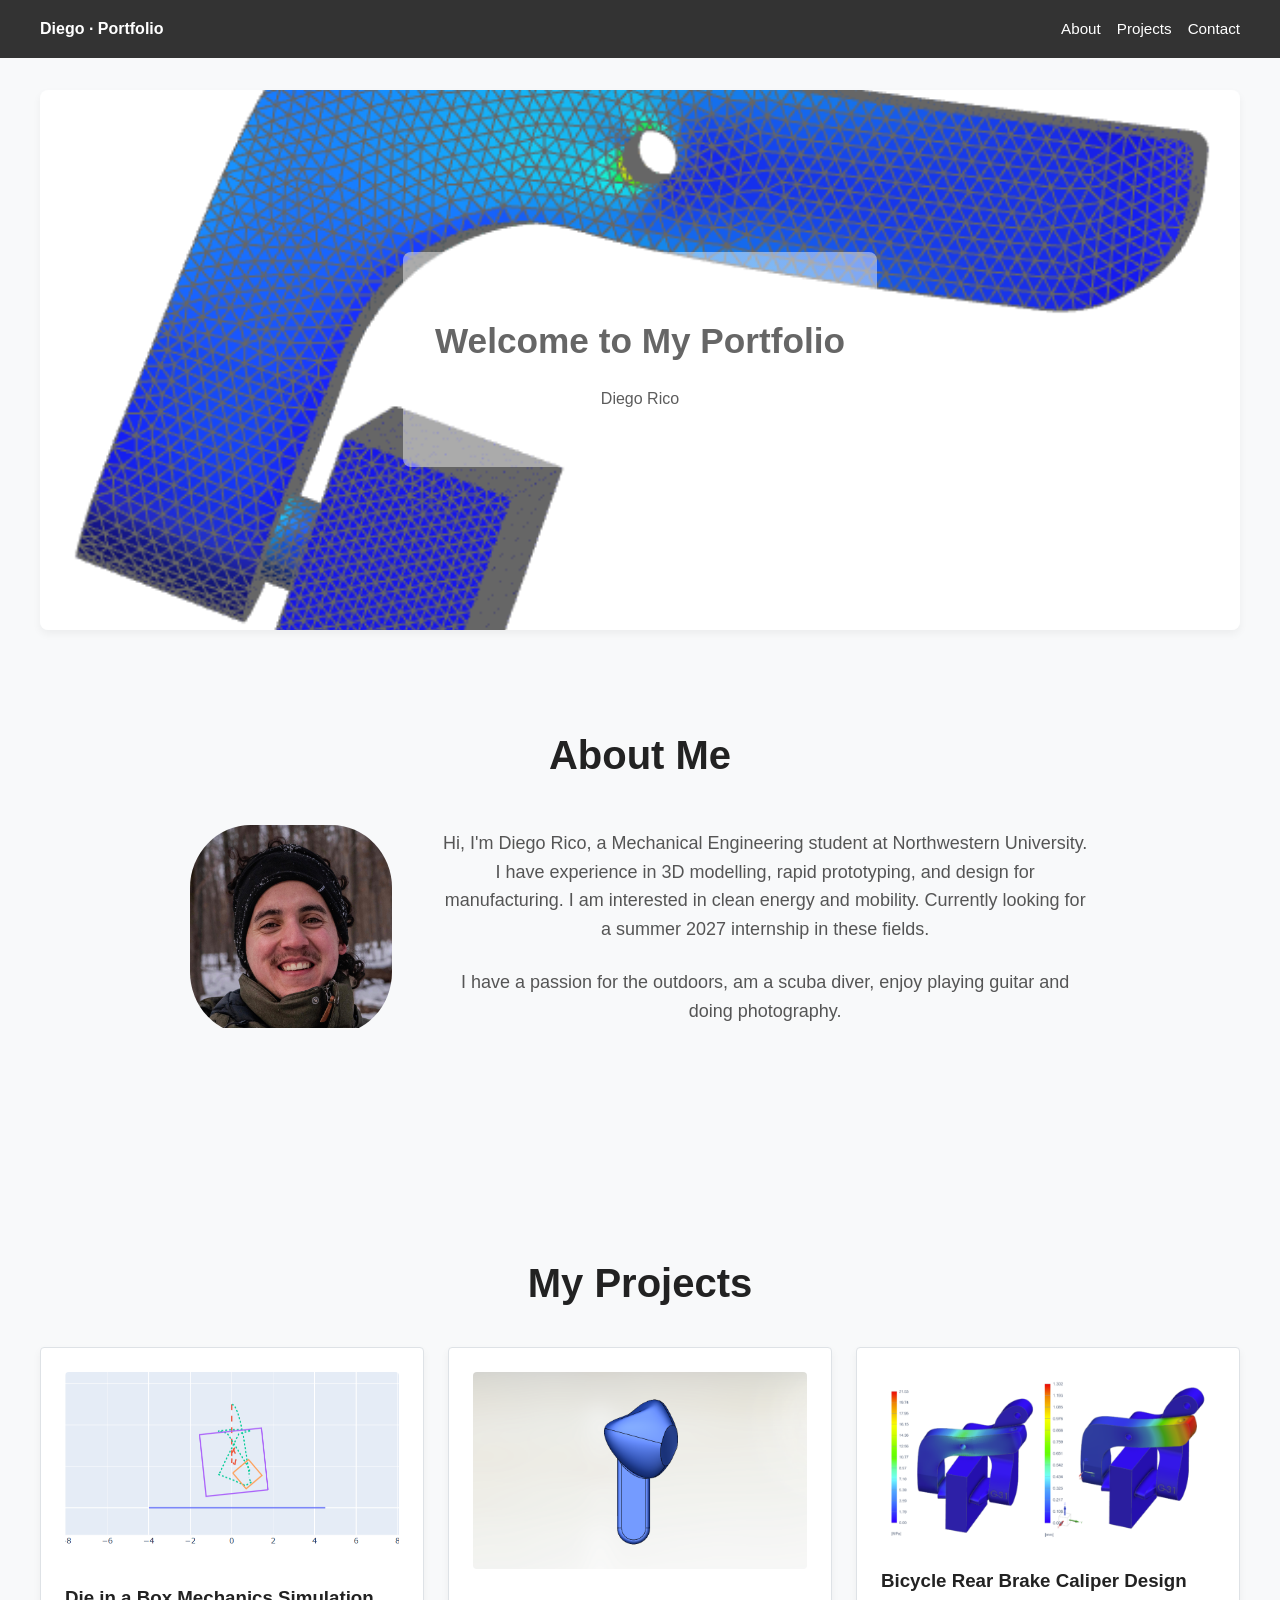
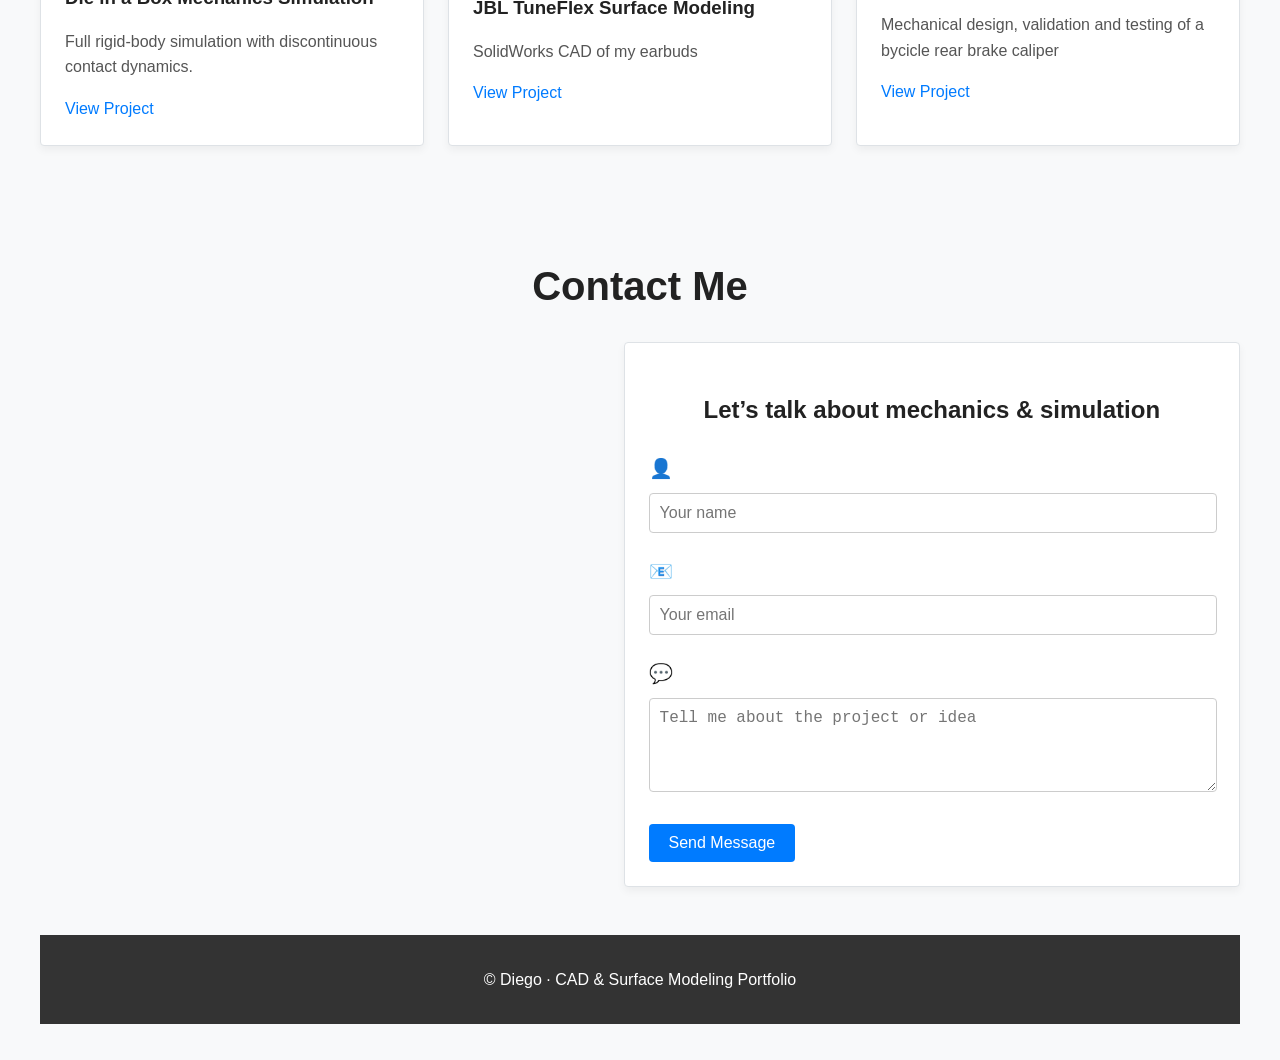
==== index.html @ f0416deb "Add files via upload" ====
<!DOCTYPE html>
<html lang="en" data-theme="light">
<head>
  <meta charset="UTF-8">
  <meta name="viewport" content="width=device-width, initial-scale=1.0">
  <meta name="description" content="Diego Rico – Mechanical Engineering Portfolio">
  <title>Diego Rico · Portfolio</title>

  <!-- Core styles -->
  <link rel="stylesheet" href="styles.css">
</head>

<body>
  <!-- HEADER -->
  <header class="site-header">
    <nav class="site-nav">
      <div class="site-nav__brand">Diego · Portfolio</div>

      <!-- <button class="theme-toggle" type="button" aria-label="Toggle dark mode">
        🌗
      </button> -->

      <ul class="site-nav__links">
        <li><a href="#about">About</a></li>
        <li><a href="#projects">Projects</a></li>
        <li><a href="#contact">Contact</a></li>
      </ul>
    </nav>
  </header>

  <main>

    <!-- HERO (IMAGE BACKGROUND) -->
    <section class="hero hero-video">
      <img src="images/brake_caliper_backdrop.png" alt="Portfolio backdrop" class="hero-video__media">

      <div class="hero-video__overlay">
        <h1 class="hero-title">Welcome to My Portfolio</h1>
        <p class="hero-subtitle">Diego Rico</p>

        <!-- <a href="#projects" class="btn-primary" style="text-decoration:none;">
          View My Projects
        </a> -->
      </div>
    </section>

    <!-- ABOUT -->
    <section id="about">
      <h2 class="section-title">About Me</h2>

      <div class="about-content">
        <div class="profile-pic">
          <img src="images/avatar.jpg" alt="Profile Picture">
        </div>

        <div class="bio">
          <p>
            Hi, I'm Diego Rico, a Mechanical Engineering student at Northwestern University.
            I have experience in 3D modelling, rapid prototyping, and design for manufacturing.
            I am interested in clean energy and mobility. Currently looking for a summer 2027 internship in these fields.
          </p>
          <p>
            I have a passion for the outdoors, am a scuba diver, enjoy playing guitar and doing photography.
          </p>
        </div>
      </div>
    </section>

    <!-- PROJECTS -->
    <section id="projects">
      <h2 class="section-title">My Projects</h2>

      <div class="projects-grid">

        <article class="card">
          <img src="images/dice_in_box_cover.png" alt="Dice in Box Simulation">
          <h3>Die in a Box Mechanics Simulation</h3>
          <p>Full rigid-body simulation with discontinuous contact dynamics.</p>
          <a href="project1.html">View Project</a>
        </article>

        <article class="card">
          <img src="images/project2/project2_cover.png" alt="Earbuds CAD">
          <h3>JBL TuneFlex Surface Modeling</h3>
          <p>SolidWorks CAD of my earbuds</p>
          <a href="project2.html">View Project</a>
        </article>

        <article class="card">
          <img src="images/brake_caliper/final_FEA.png" alt="Brake Caliper Mechanical Design">
          <h3>Bicycle Rear Brake Caliper Design</h3>
          <p>Mechanical design, validation and testing of a bycicle rear brake caliper</p>
          <a href="brake_caliper.html">View Project</a>
        </article>

      </div>
    </section>

    <!-- CONTACT -->
     <!-- CONTACT -->
    <section id="contact">
      <h2 class="section-title">Contact Me</h2>
      <div class="contact-form">
        <!-- SVG illustration -->
        <svg xmlns="http://www.w3.org/2000/svg" viewBox="0 0 790 563" fill="none">
          <!-- (SVG content truncated for brevity; keep your full original here) -->
        </svg>

        <!-- Contact form -->
        <form>
          <h3 class="title">Let’s talk about mechanics &amp; simulation</h3>

          <div class="form-group">
            <span class="icon">👤</span>
            <input class="form-control" type="text" name="name" placeholder="Your name">
          </div>

          <div class="form-group">
            <span class="icon">📧</span>
            <input class="form-control" type="email" name="email" placeholder="Your email">
          </div>

          <div class="form-group">
            <span class="icon">💬</span>
            <textarea class="form-control" name="message" rows="4"
                      placeholder="Tell me about the project or idea"></textarea>
          </div>

          <button class="btn-primary" type="submit">Send Message</button>
        </form>
      </div>
    </section>
    
  <!-- FOOTER -->
  <footer>
    <p>&copy; <span id="year"></span> Diego · CAD & Surface Modeling Portfolio</p>
  </footer>

  <!-- Theme toggle + year -->
  <script>
    const root = document.documentElement;
    const toggle = document.querySelector('.theme-toggle');
    toggle.addEventListener('click', () => {
      const current = root.getAttribute('data-theme') || 'light';
      root.setAttribute('data-theme', current === 'light' ? 'dark' : 'light');
    });
    document.getElementById('year').textContent = new Date().getFullYear();
  </script>

</body>
</html>
---- styles.css ----
/* =========================================================
   Design tokens: colors, spacing, typography
   ========================================================= */
:root {
  /* Color system */
  --color-bg: #f8f9fa;
  --color-bg-dark: #121212;
  --color-surface: #ffffff;
  --color-surface-dark: #1e1e1e;
  --color-border: #dee2e6;
  --color-border-dark: #333;
  --color-text: #222;
  --color-text-muted: #555;
  --color-text-on-dark: #f5f5f5;
  --color-primary: #007bff;
  --color-primary-dark: #0056b3;
  --color-header-bg: #333;
  --color-footer-bg: #333;

  /* Spacing scale */
  --space-xs: 0.5rem;
  --space-sm: 1rem;
  --space-md: 1.5rem;
  --space-lg: 2rem;
  --space-xl: 3rem;

  /* Radius & shadow */
  --radius-sm: 0.25rem;
  --radius-md: 0.5rem;
  --shadow-soft: 0 0.25rem 0.5rem rgba(0, 0, 0, 0.05);
  --shadow-strong: 0 4px 6px rgba(0, 0, 0, 0.1);

  /* Typography */
  --font-body: Arial, sans-serif;
  --font-mono: 'Fira Code', 'Courier New', Courier, monospace;
  --font-size-base: 1rem;
  --font-size-lg: 1.25rem;
  --font-size-xl: 2rem;
  --font-size-xxl: 2.5rem;
}

/* Dark theme overrides */
html[data-theme="dark"] {
  --color-bg: var(--color-bg-dark);
  --color-surface: var(--color-surface-dark);
  --color-border: var(--color-border-dark);
  --color-text: var(--color-text-on-dark);
  --color-text-muted: #bbbbbb;
  --color-header-bg: #000;
  --color-footer-bg: #000;
}

/* =========================================================
   Global base styles
   ========================================================= */
html {
  scroll-behavior: smooth;
}

body {
  font-family: var(--font-body);
  line-height: 1.6;
  margin: 0;
  padding: 0;
  background-color: var(--color-bg);
  color: var(--color-text);
}

/* =========================================================
   Header & navigation
   ========================================================= */
.site-header {
  background-color: var(--color-header-bg);
  color: #fff;
}

.site-nav {
  max-width: 1200px;
  margin: 0 auto;
  padding: var(--space-sm);
  display: flex;
  align-items: center;
  justify-content: space-between;
  gap: var(--space-sm);
}

.site-nav__brand {
  font-weight: bold;
}

.site-nav__links {
  list-style: none;
  display: flex;
  gap: var(--space-sm);
  margin: 0;
  padding: 0;
}

.site-nav__links a {
  color: #fff;
  text-decoration: none;
  font-size: 0.95rem;
}

.site-nav__links a:hover {
  text-decoration: underline;
}

.theme-toggle {
  background: transparent;
  border: 1px solid #fff;
  border-radius: var(--radius-sm);
  color: #fff;
  padding: 0.25rem 0.5rem;
  cursor: pointer;
}

/* =========================================================
   Layout
   ========================================================= */
main {
  padding: var(--space-lg) var(--space-sm);
  max-width: 1200px;
  margin: 0 auto;
}

section {
  margin-bottom: var(--space-xl);
}

.section-title {
  font-size: var(--font-size-xxl);
  text-align: center;
  margin-bottom: var(--space-md);
}

/* =========================================================
   Hero video
   ========================================================= */
.hero {
  margin: 0;
}

.hero-video {
  position: relative;
  width: 100%;
  height: 60vh;
  overflow: hidden;
  display: flex;
  align-items: center;
  justify-content: center;
  border-radius: var(--radius-md);
  box-shadow: var(--shadow-soft);
}

.hero-video__media {
  position: absolute;
  top: 50%;
  left: 50%;
  width: 100%;
  height: 100%;
  object-fit: cover;
  transform: translate(-50%, -50%);
  z-index: 0;
}

.hero-video__overlay {
  position: relative;
  z-index: 1;
  text-align: center;
  color: #666666;
  padding: var(--space-lg);
  background: linear-gradient(
    to bottom,
    rgba(255, 255, 255, 0.45),
    rgba(255, 255, 255, 0.45)
  );
  border-radius: var(--radius-md);
  max-width: 700px;
}

.hero-title {
  font-size: 2.2rem;
  margin-bottom: var(--space-sm);
}

.hero-subtitle {
  font-size: 1rem;
  margin-bottom: var(--space-md);
  color: #5c5c5c;
}

/* Tech badges */
.tech-badges {
  display: flex;
  flex-wrap: wrap;
  justify-content: center;
  gap: 0.5rem;
}

.badge {
  display: inline-block;
  padding: 0.25rem 0.75rem;
  border-radius: var(--radius-sm);
  font-size: 0.8rem;
  color: #fff;
}

.badge-python {
  background: #009d9c;
}

.badge-mech {
  background: #967b03;
}

.badge-se3 {
  background: #604522;
}

.badge-SolidWorks {
  background: #9b3a01;
}
.badge-fea {
  background: #02246d;
}
.badge-nx {
  background: #751b2d;
}
.badge-cad {
  background: #099288;
}

/* =========================================================
   About section
   ========================================================= */
#about {
  padding: 60px 0;
  background-color: var(--color-bg);
}

.about-content {
  display: flex;
  flex-direction: row;          /* horizontal layout */
  align-items: center;          /* vertically center photo + text */
  justify-content: center;      /* center the whole section */
  gap: var(--space-xl);         /* spacing between photo and text */
  max-width: 900px;             /* keeps layout nicely centered */
  margin: 0 auto;               /* centers the container */
}


.profile-pic {
  width: 75%;       /* or 25% */
  max-width: 300px;
  border-radius: 30%;
  overflow: hidden;
}


.profile-pic img {
  width: 100%;
  height: auto;
}

.bio p {
  font-size: 1.125rem;
  line-height: 1.6;
  text-align: center;
  margin-bottom: var(--space-md);
  color: var(--color-text-muted);
}

/* =========================================================
   Case study / projects
   ========================================================= */
.case-study {
  max-width: 900px;
  margin: 0 auto var(--space-xl);
  padding: 0 var(--space-sm);
  background-color: var(--color-surface);
  border-radius: var(--radius-md);
  box-shadow: var(--shadow-soft);
  border: 1px solid var(--color-border);
}

.case-section {
  margin-bottom: var(--space-lg);
}

.case-section h3,
.case-section h4 {
  margin-bottom: var(--space-sm);
}

.inline-math-strong {
  text-align: center;
  font-style: italic;
  font-weight: bold;
}

.inline-math-center {
  text-align: center;
}

/* Figure placeholders */
.figure-placeholder {
  border: 2px dashed #fcfdfd;
  padding: var(--space-md);
  text-align: center;
  background: transparent;
  margin: var(--space-md) 0;
  border-radius: var(--radius-sm);
}

.figure-placeholder img {
  max-width: 80%;
  height: auto;
}

.figure-placeholder.flex-row {
  display: flex;
  flex-direction: row;
  justify-content: center;
  align-items: stretch;
  gap: var(--space-md);
  padding: var(--space-md);
  background: transparent;
  border: 2px dashed #fcfdfd;
  border-radius: var(--radius-sm);
  flex-wrap: nowrap;              /* default: stay in one row */
}

.figure-placeholder.flex-row img {
  flex: 1 1 auto;
  max-width: 350px;
  height: auto;
  border-radius: var(--radius-sm);
  object-fit: contain;
}

/* 📱 On phone-sized screens, allow wrapping */
@media (max-width: 1000px) {
  .figure-placeholder.flex-row {
    flex-wrap: wrap;              /* now images can stack */
  }

  .figure-placeholder.flex-row img {
    flex: 1 1 500px;              /* minimum width before wrapping */
  }
}

/* Lists */
.bullet-list {
  list-style-type: square;
  padding-left: var(--space-md);
}

.numbered-list {
  list-style-type: decimal;
  padding-left: var(--space-md);
}

/* Math block */
.math-block {
  background: #fdfdfd;
  border: 1px solid #e2e8f0;
  border-radius: var(--radius-sm);
  padding: 25px 15px;
  margin: var(--space-md) 0;
  box-shadow: inset 0 1px 3px rgba(0, 0, 0, 0.02);
  overflow-x: auto;
  font-family: 'Times New Roman', Times, serif;
  font-size: 1.25rem;
  text-align: center;
}

.math-block__title {
  margin: 0 0 15px 0;
  font-weight: bold;
  font-family: var(--font-body);
  font-size: 1rem;
  color: #111;
}

/* Code blocks */
/* Custom Scrollbars and Clean Containers for Project Code Snippets */
pre[class*="language-"] {
  border-radius: 6px;
  margin: 20px 0;
  padding: 1.5em;
  overflow-x: auto;
  font-size: 4px;
  box-shadow: var(--shadow-strong);
  background-color: #1e1e1e;
  color: #f5f5f5;
}

pre code {
  white-space: pre-wrap;     /* Wrap long lines */
  word-break: break-word;    /* Break long tokens */
}

code[class*="language-"] {
  font-family: var(--font-mono) !important;
  font-size: 16px;
}

/* =========================================================
   Projects grid
   ========================================================= */
#projects {
  padding: 60px 0;
}

#projects .container {
  padding: 0;
}

.projects-grid {
  display: grid;
  grid-template-columns: repeat(auto-fit, minmax(260px, 1fr));
  gap: var(--space-md);
  margin-top: var(--space-lg);
}

.card {
  background-color: var(--color-surface);
  border: 1px solid var(--color-border);
  border-radius: var(--radius-sm);
  box-shadow: var(--shadow-soft);
  padding: var(--space-md);
}

.card img {
  width: 100%;
  height: auto;
  border-radius: var(--radius-sm);
}

.card h3 {
  margin-top: var(--space-sm);
  margin-bottom: 0.5rem;
}

.card p {
  margin-bottom: var(--space-sm);
  color: var(--color-text-muted);
}

.card a {
  color: var(--color-primary);
  text-decoration: none;
}

.card a:hover {
  text-decoration: underline;
}

/* =========================================================
   Contact form
   ========================================================= */
svg {
  height: 23rem;
  margin-right: 4rem;
}

#envelope {
  animation: float 2s ease-in-out infinite;
}

#star1,
#star2,
#star3,
#star4,
#star5,
#star6 {
  animation: blink 1s ease-in-out infinite;
}

#star2 { animation-delay: 100ms; }
#star3 { animation-delay: 500ms; }
#star4 { animation-delay: 700ms; }
#star5 { animation-delay: 300ms; }
#star6 { animation-delay: 200ms; }

@keyframes float {
  0%   { transform: translateY(0px); }
  50%  { transform: translateY(-20px); }
  100% { transform: translateY(0px); }
}

@keyframes blink {
  0%   { opacity: 0; }
  50%  { opacity: 0.5; }
  100% { opacity: 1; }
}

.contact-form {
  display: flex;
  align-items: center;
  justify-content: center;
  gap: var(--space-lg);
}

form {
  width: 50%;
  margin: 0 auto;
  background-color: var(--color-surface);
  padding: var(--space-md);
  border-radius: var(--radius-sm);
  box-shadow: var(--shadow-soft);
  border: 1px solid var(--color-border);
}

.title {
  font-size: 1.5rem;
  color: var(--color-text);
  text-align: center;
  margin-bottom: var(--space-md);
}

.form-group {
  margin-bottom: var(--space-md);
}

.icon {
  display: block;
  font-size: 1.2rem;
  margin-bottom: 0.5rem;
}

.form-control {
  width: calc(100% - 20px);
  padding: 10px;
  border: 1px solid #ccc;
  border-radius: var(--radius-sm);
  font-size: var(--font-size-base);
}

.btn-primary {
  background-color: var(--color-primary);
  color: #fff;
  padding: 10px 20px;
  border: none;
  border-radius: var(--radius-sm);
  cursor: pointer;
  font-size: var(--font-size-base);
}

.btn-primary:hover {
  background-color: var(--color-primary-dark);
}

/* =========================================================
   Footer
   ========================================================= */
footer {
  background-color: var(--color-footer-bg);
  color: white;
  text-align: center;
  padding: var(--space-sm);
  margin-top: var(--space-xl);
}

/* =========================================================
   Responsive adjustments
   ========================================================= */
@media (max-width: 700px) {
  .site-nav {
    flex-direction: column;
    align-items: flex-start;
  }
  .about-content {
    flex-direction: column;
    text-align: center; 
  }

  .hero-video {
    height: 50vh;
  }

  .hero-video__overlay {
    padding: var(--space-md);
  }

  .contact-form {
    flex-direction: column;
    gap: 40px;
  }

  svg {
    height: 13rem;
    margin-right: 0;
  }

  form {
    width: 90%;
  }
}
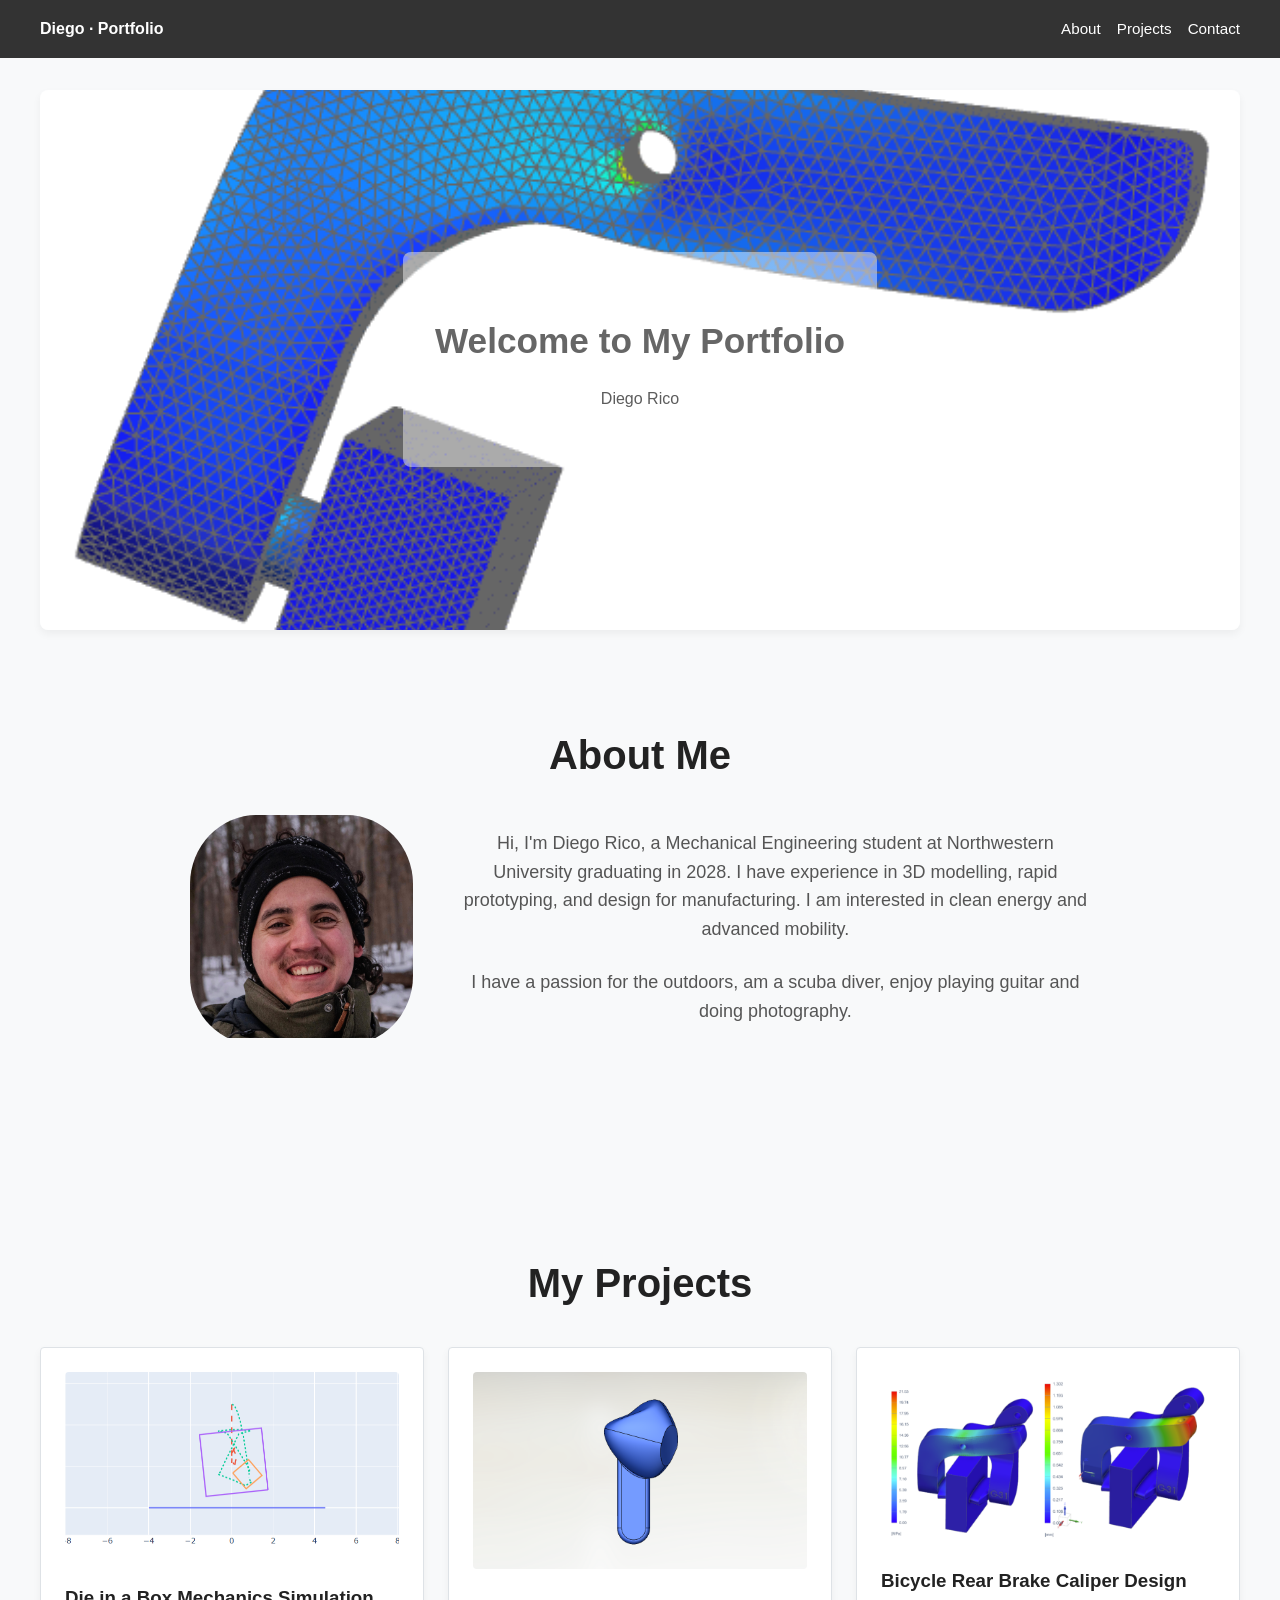
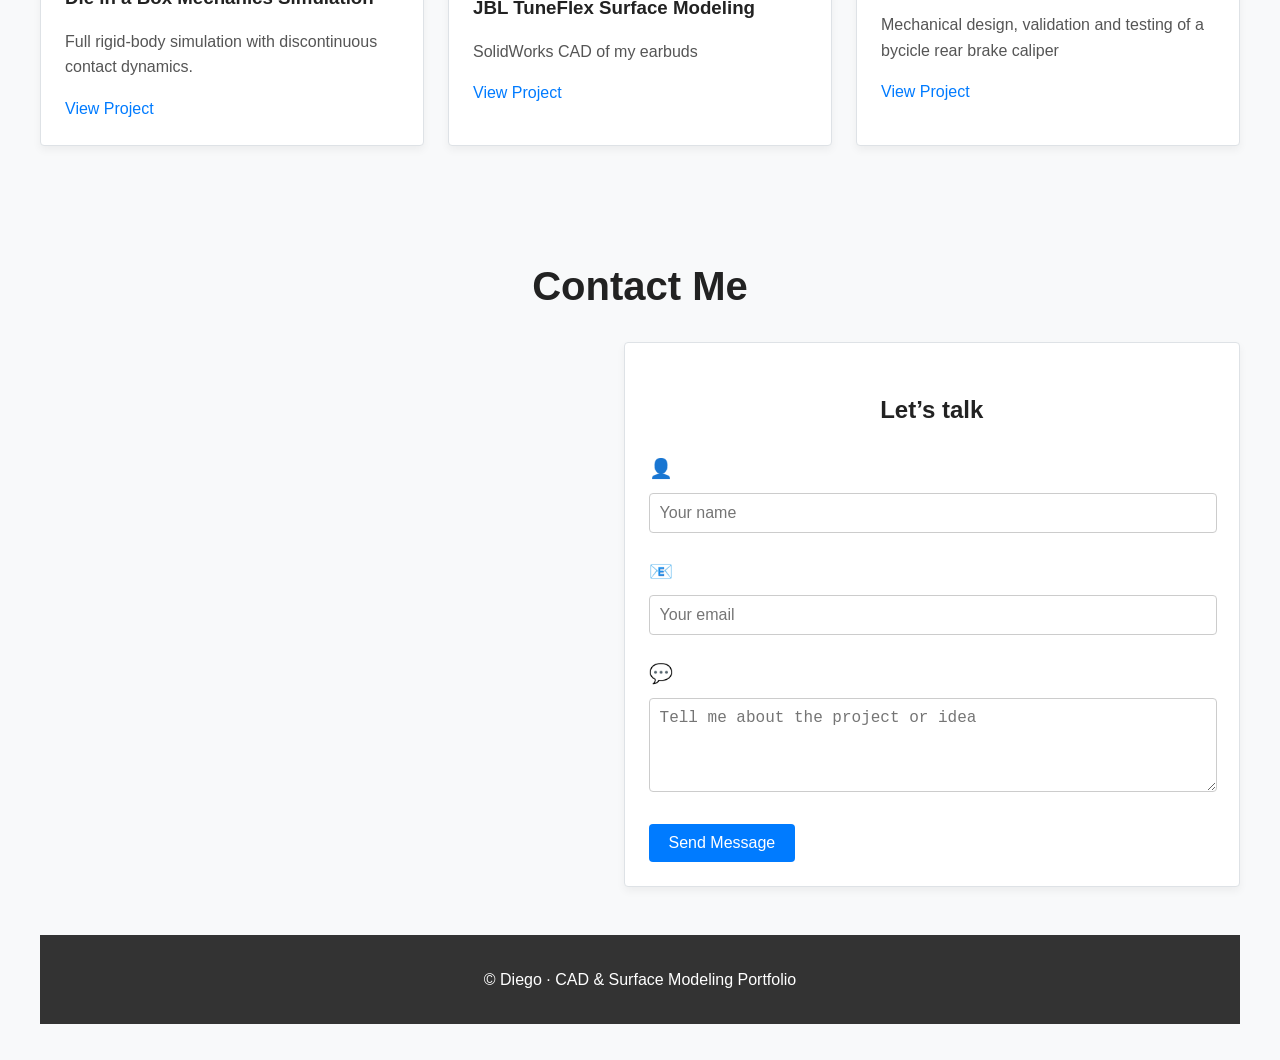
==== commit 12929de9: "Add files via upload" ====
--- a/index.html
+++ b/index.html
@@ -55,9 +55,9 @@
 
         <div class="bio">
           <p>
-            Hi, I'm Diego Rico, a Mechanical Engineering student at Northwestern University.
+            Hi, I'm Diego Rico, a Mechanical Engineering student at Northwestern University graduating in 2028.
             I have experience in 3D modelling, rapid prototyping, and design for manufacturing.
-            I am interested in clean energy and mobility. Currently looking for a summer 2027 internship in these fields.
+            I am interested in clean energy and advanced mobility.
           </p>
           <p>
             I have a passion for the outdoors, am a scuba diver, enjoy playing guitar and doing photography.
@@ -108,7 +108,7 @@
 
         <!-- Contact form -->
         <form>
-          <h3 class="title">Let’s talk about mechanics &amp; simulation</h3>
+          <h3 class="title">Let’s talk</h3>
 
           <div class="form-group">
             <span class="icon">👤</span>
--- a/styles.css
+++ b/styles.css
@@ -252,7 +252,7 @@
 
 .profile-pic {
   width: 75%;       /* or 25% */
-  max-width: 300px;
+  max-width: 350px;
   border-radius: 30%;
   overflow: hidden;
 }
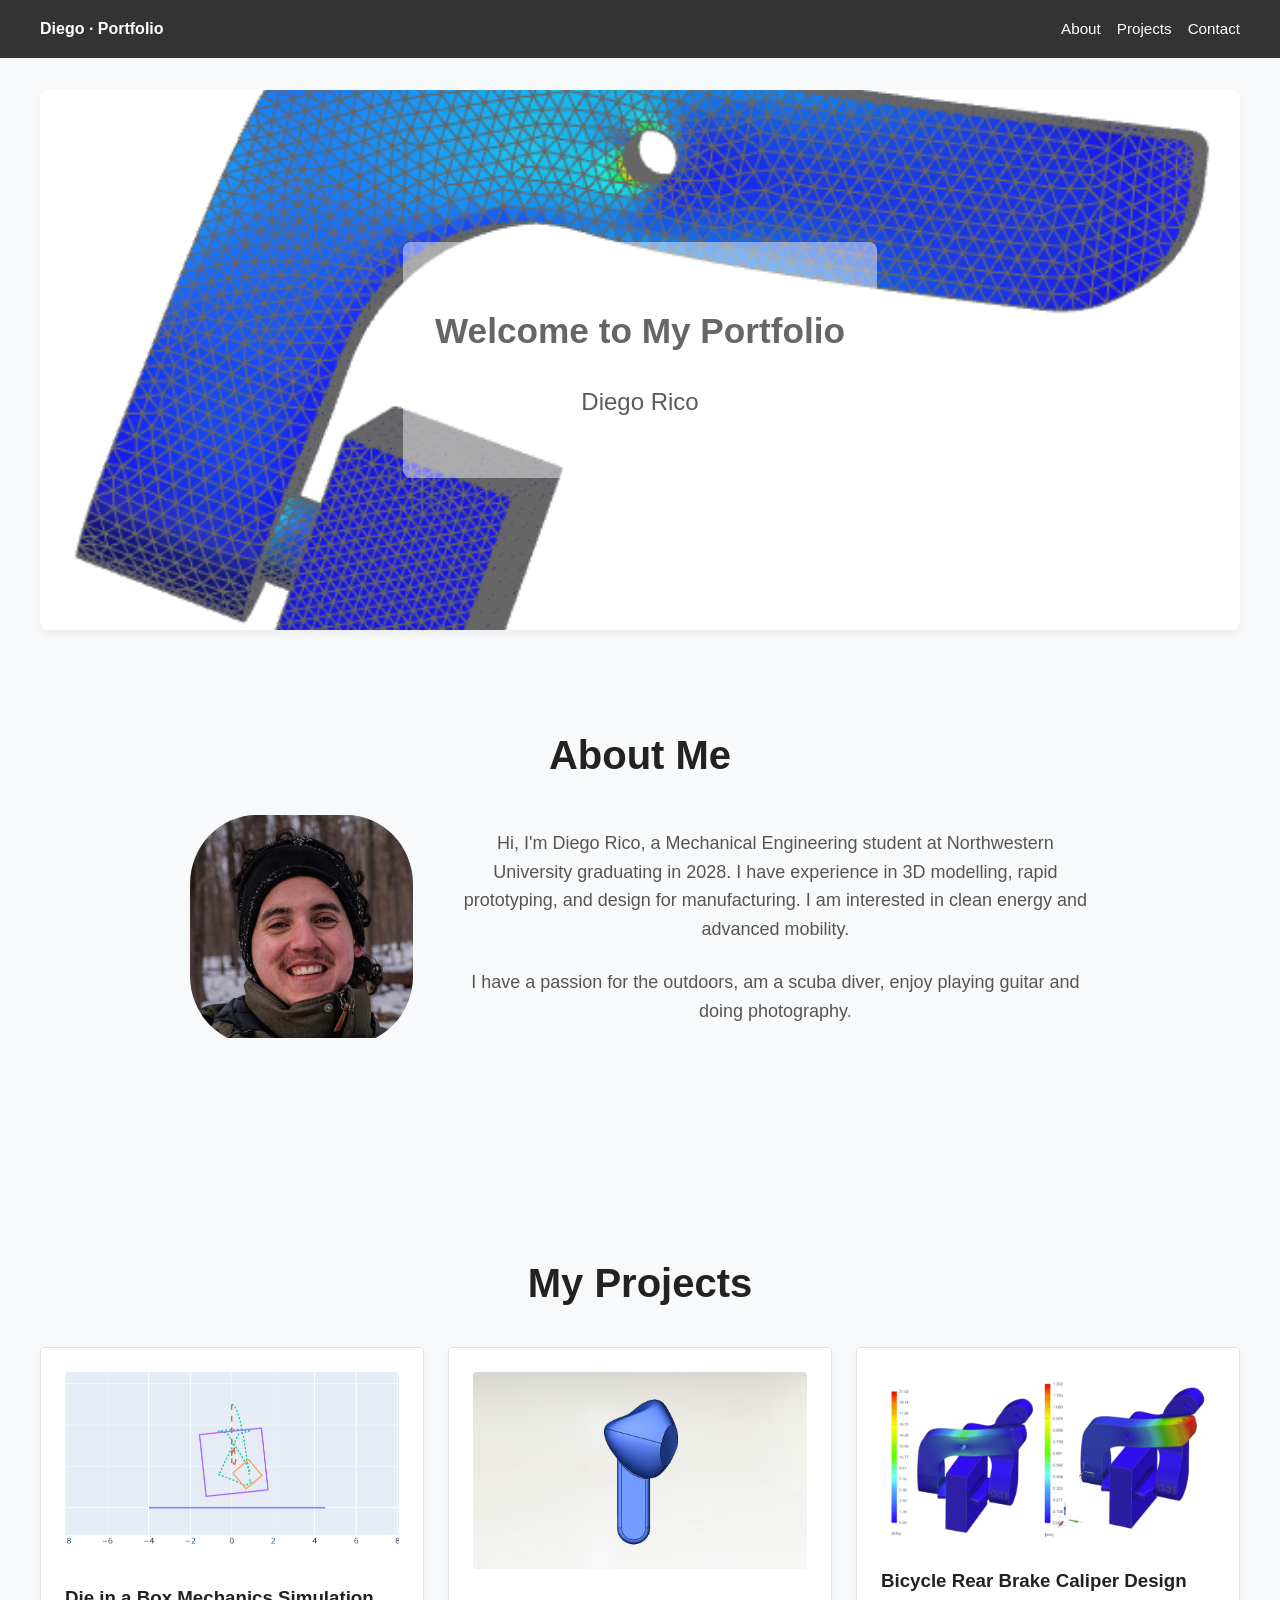
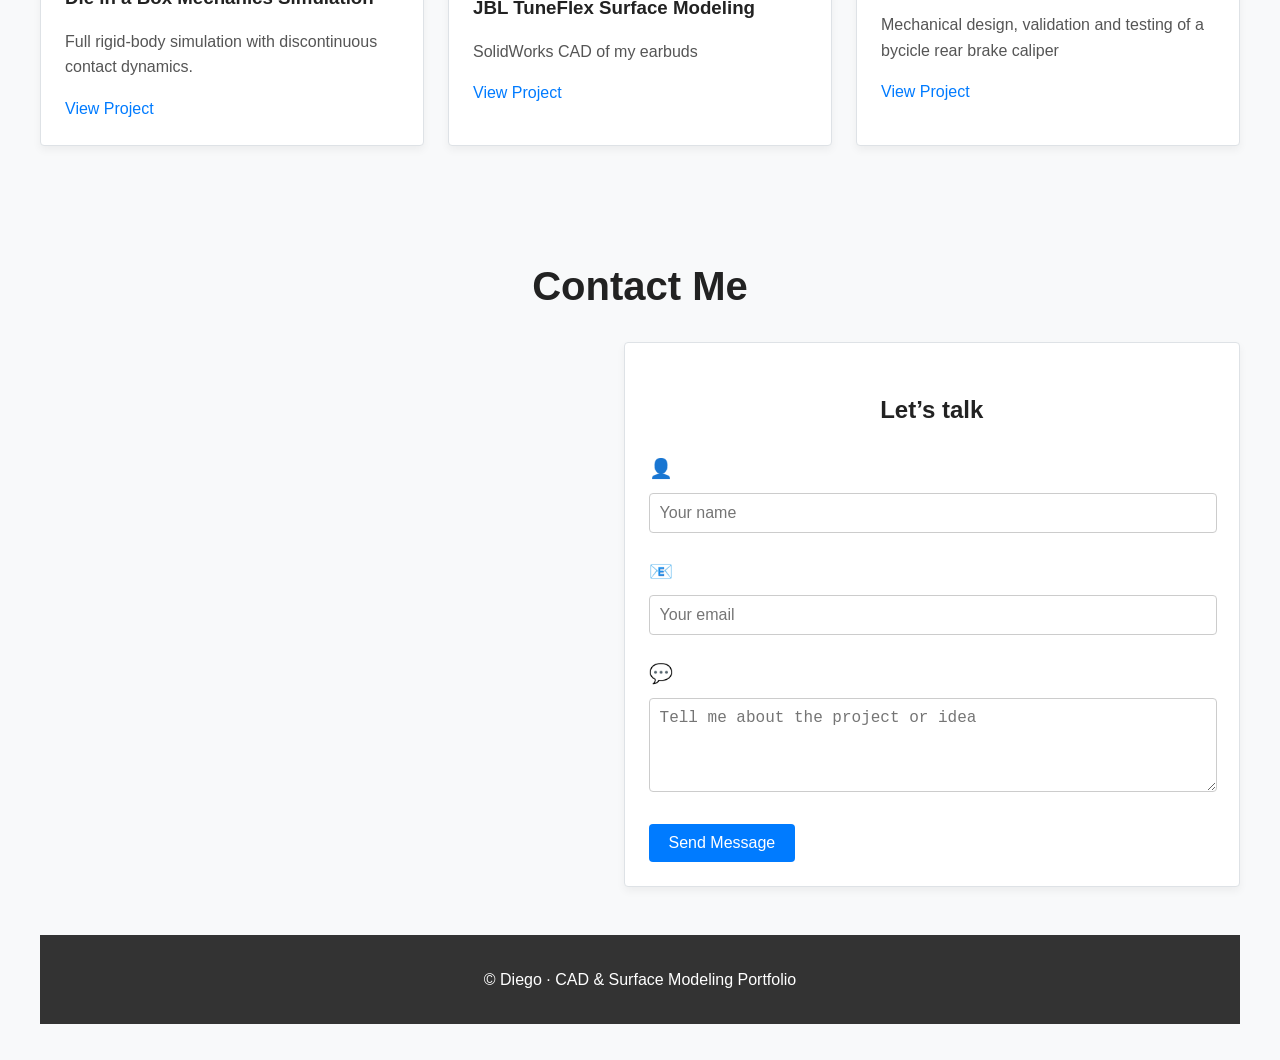
==== commit 507d2be6: "Add files via upload" ====
--- a/index.html
+++ b/index.html
@@ -36,7 +36,7 @@
 
       <div class="hero-video__overlay">
         <h1 class="hero-title">Welcome to My Portfolio</h1>
-        <p class="hero-subtitle">Diego Rico</p>
+        <p class="hero-subtitle2">Diego Rico</p>
 
         <!-- <a href="#projects" class="btn-primary" style="text-decoration:none;">
           View My Projects
--- a/styles.css
+++ b/styles.css
@@ -189,6 +189,11 @@
   margin-bottom: var(--space-md);
   color: #5c5c5c;
 }
+.hero-subtitle2 {
+  font-size: 1.5rem;
+  margin-bottom: var(--space-md);
+  color: #5c5c5c;
+}
 
 /* Tech badges */
 .tech-badges {
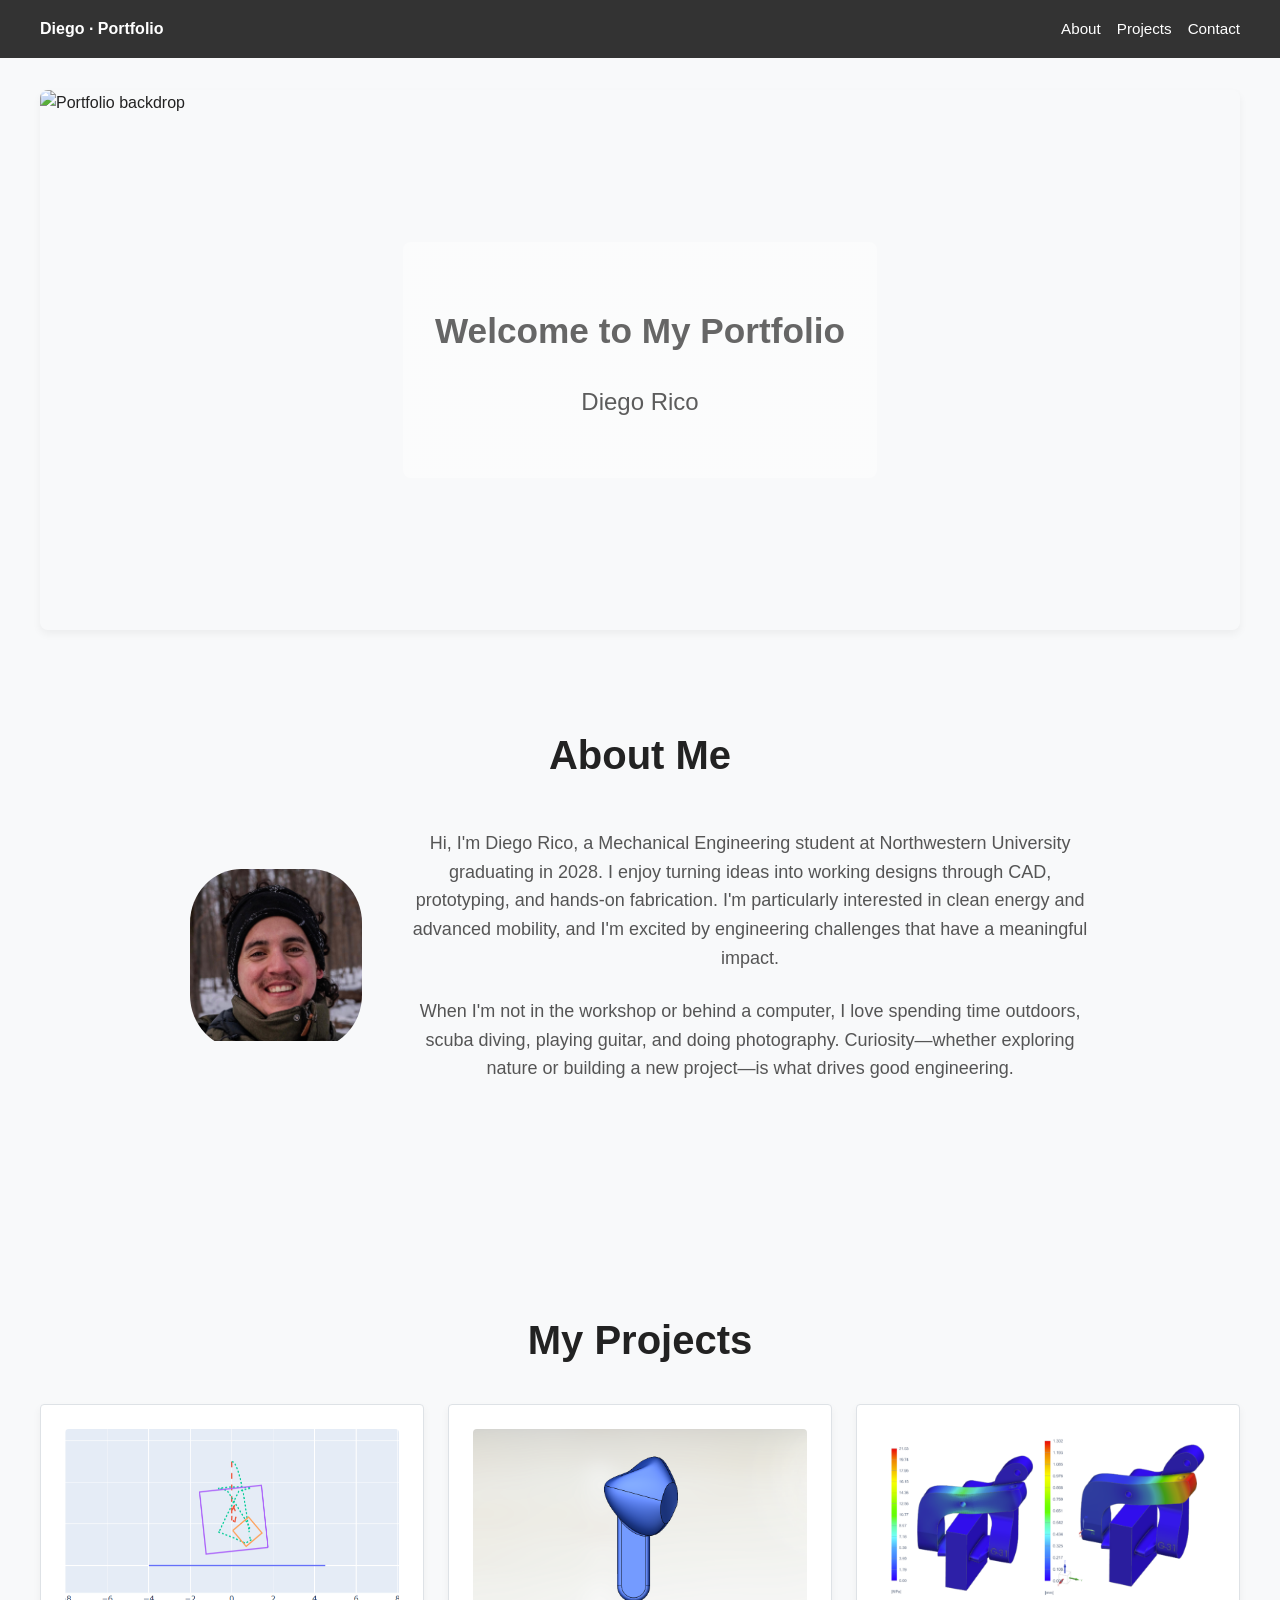
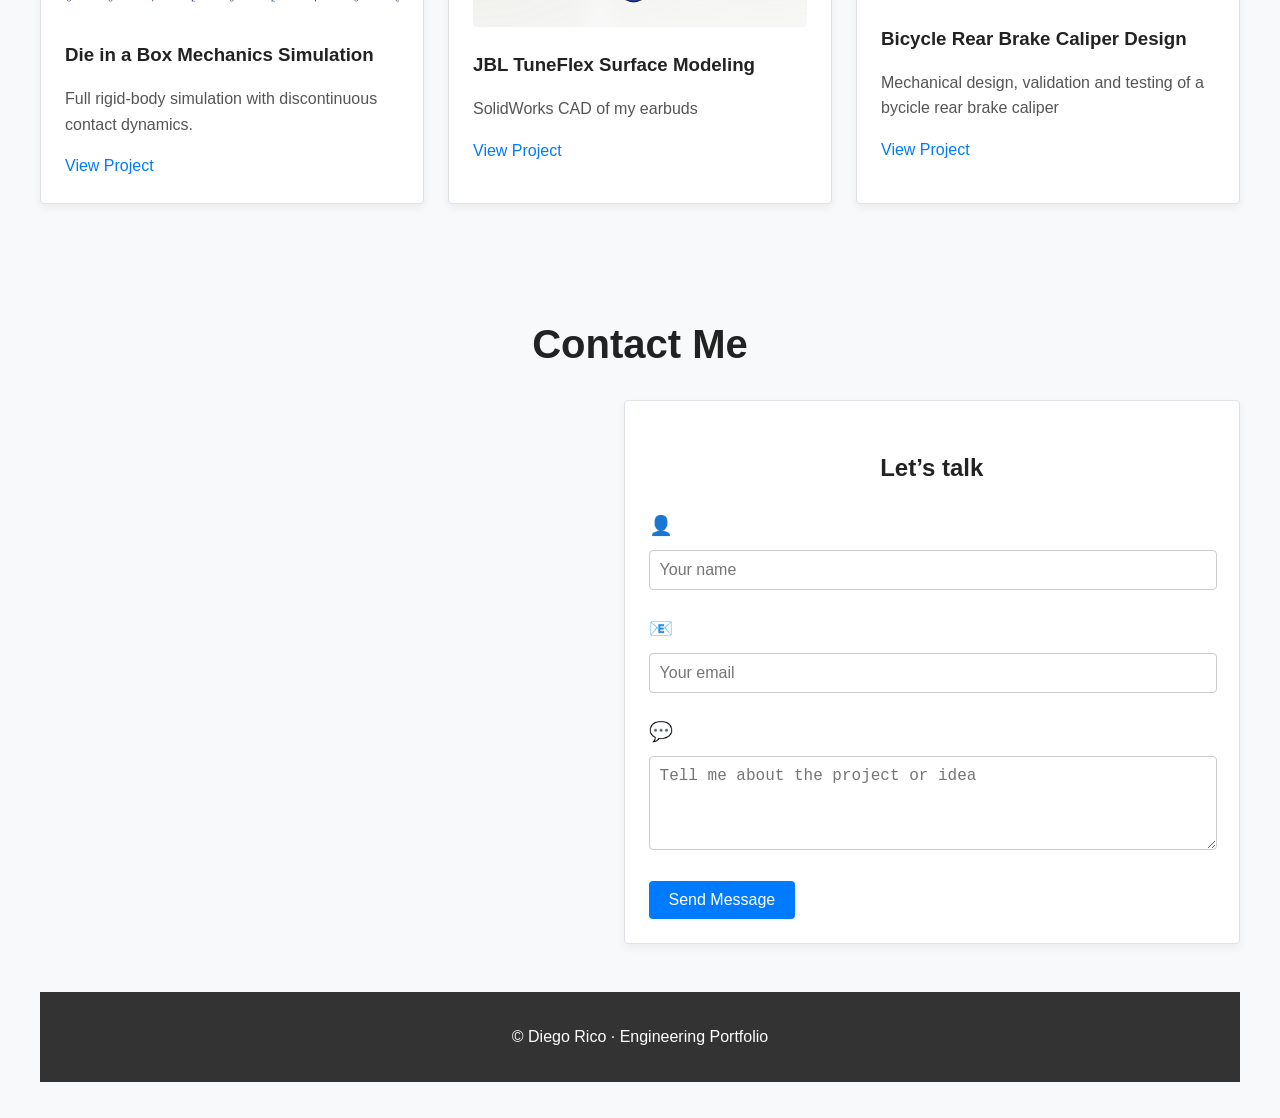
==== commit 09d25ab0: "Add files via upload" ====
--- a/index.html
+++ b/index.html
@@ -32,7 +32,7 @@
 
     <!-- HERO (IMAGE BACKGROUND) -->
     <section class="hero hero-video">
-      <img src="images/brake_caliper_backdrop.png" alt="Portfolio backdrop" class="hero-video__media">
+      <img src="images/brake_caliper/FEA3.png" alt="Portfolio backdrop" class="hero-video__media">
 
       <div class="hero-video__overlay">
         <h1 class="hero-title">Welcome to My Portfolio</h1>
@@ -55,12 +55,15 @@
 
         <div class="bio">
           <p>
-            Hi, I'm Diego Rico, a Mechanical Engineering student at Northwestern University graduating in 2028.
-            I have experience in 3D modelling, rapid prototyping, and design for manufacturing.
-            I am interested in clean energy and advanced mobility.
+            Hi, I'm Diego Rico, a Mechanical Engineering student at Northwestern University graduating in 2028. 
+            I enjoy turning ideas into working designs through CAD, prototyping, and hands-on fabrication. I'm 
+            particularly interested in clean energy and advanced mobility, and I'm excited by engineering 
+            challenges that have a meaningful impact.
           </p>
           <p>
-            I have a passion for the outdoors, am a scuba diver, enjoy playing guitar and doing photography.
+            When I'm not in the workshop or behind a computer, I love spending time outdoors, scuba diving, 
+            playing guitar, and doing photography. Curiosity—whether exploring nature or building 
+            a new project—is what drives good engineering.          
           </p>
         </div>
       </div>
@@ -133,7 +136,7 @@
     
   <!-- FOOTER -->
   <footer>
-    <p>&copy; <span id="year"></span> Diego · CAD & Surface Modeling Portfolio</p>
+    <p>&copy; <span id="year"></span> Diego Rico · Engineering Portfolio</p>
   </footer>
 
   <!-- Theme toggle + year -->
--- a/styles.css
+++ b/styles.css
@@ -338,14 +338,14 @@
 
 .figure-placeholder.flex-row img {
   flex: 1 1 auto;
-  max-width: 350px;
+  max-width: 45%;
   height: auto;
   border-radius: var(--radius-sm);
   object-fit: contain;
 }
 
 /* 📱 On phone-sized screens, allow wrapping */
-@media (max-width: 1000px) {
+@media (max-width: 80%) {
   .figure-placeholder.flex-row {
     flex-wrap: wrap;              /* now images can stack */
   }
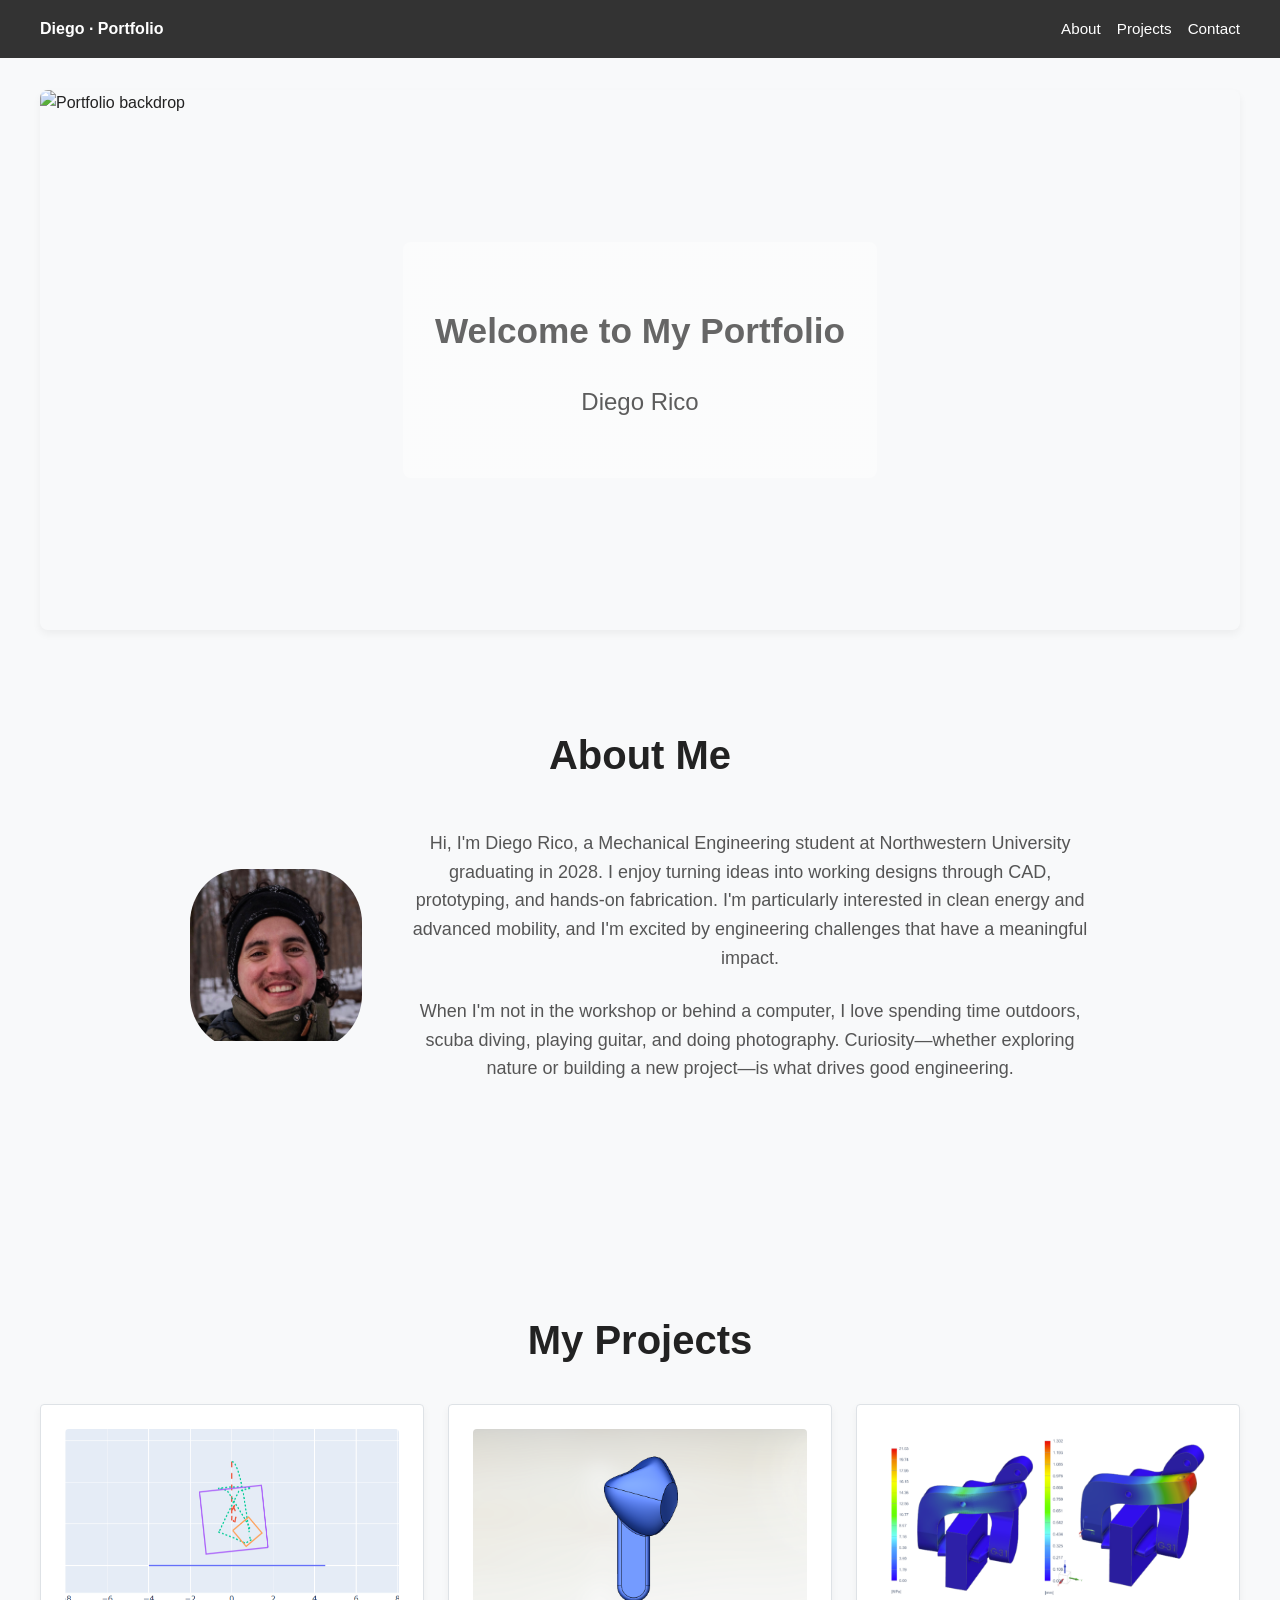
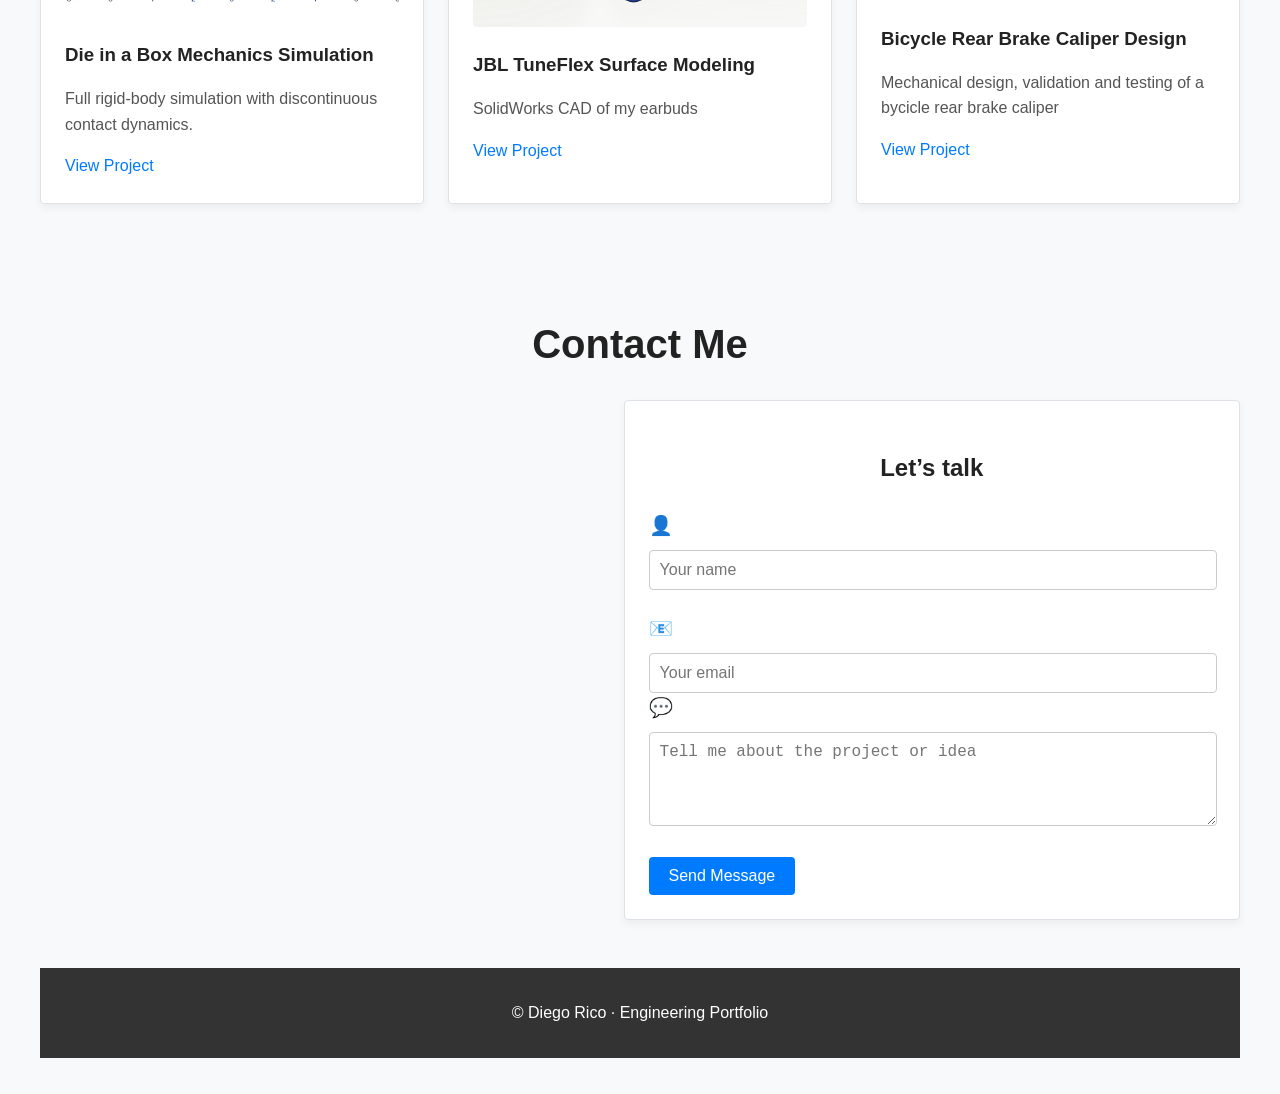
==== commit 345b860f: "Add files via upload" ====
--- a/index.html
+++ b/index.html
@@ -110,7 +110,31 @@
         </svg>
 
         <!-- Contact form -->
-        <form>
+         <form
+            action="https://formspree.io/f/xpqvqgnn"
+            method="POST"
+          >
+          <h3 class="title">Let’s talk</h3>
+            <label>
+            <div class="form-group">
+              <span class="icon">👤</span>
+              <input class="form-control" type="text" name="name" placeholder="Your name">
+            </div>
+            </label>
+            <label>
+            <span class="icon">📧</span>
+            <input class="form-control" type="email" name="email" placeholder="Your email">
+            </label>
+            <label>
+              <div class="form-group">
+                <span class="icon">💬</span>
+                <textarea class="form-control" name="message" rows="4"
+                          placeholder="Tell me about the project or idea"></textarea>
+              </div>            </label>
+            <!-- your other form fields go here -->
+            <button class="btn-primary" type="submit">Send Message</button>
+          </form>
+        <!-- <form>
           <h3 class="title">Let’s talk</h3>
 
           <div class="form-group">
@@ -130,7 +154,7 @@
           </div>
 
           <button class="btn-primary" type="submit">Send Message</button>
-        </form>
+        </form> -->
       </div>
     </section>
     
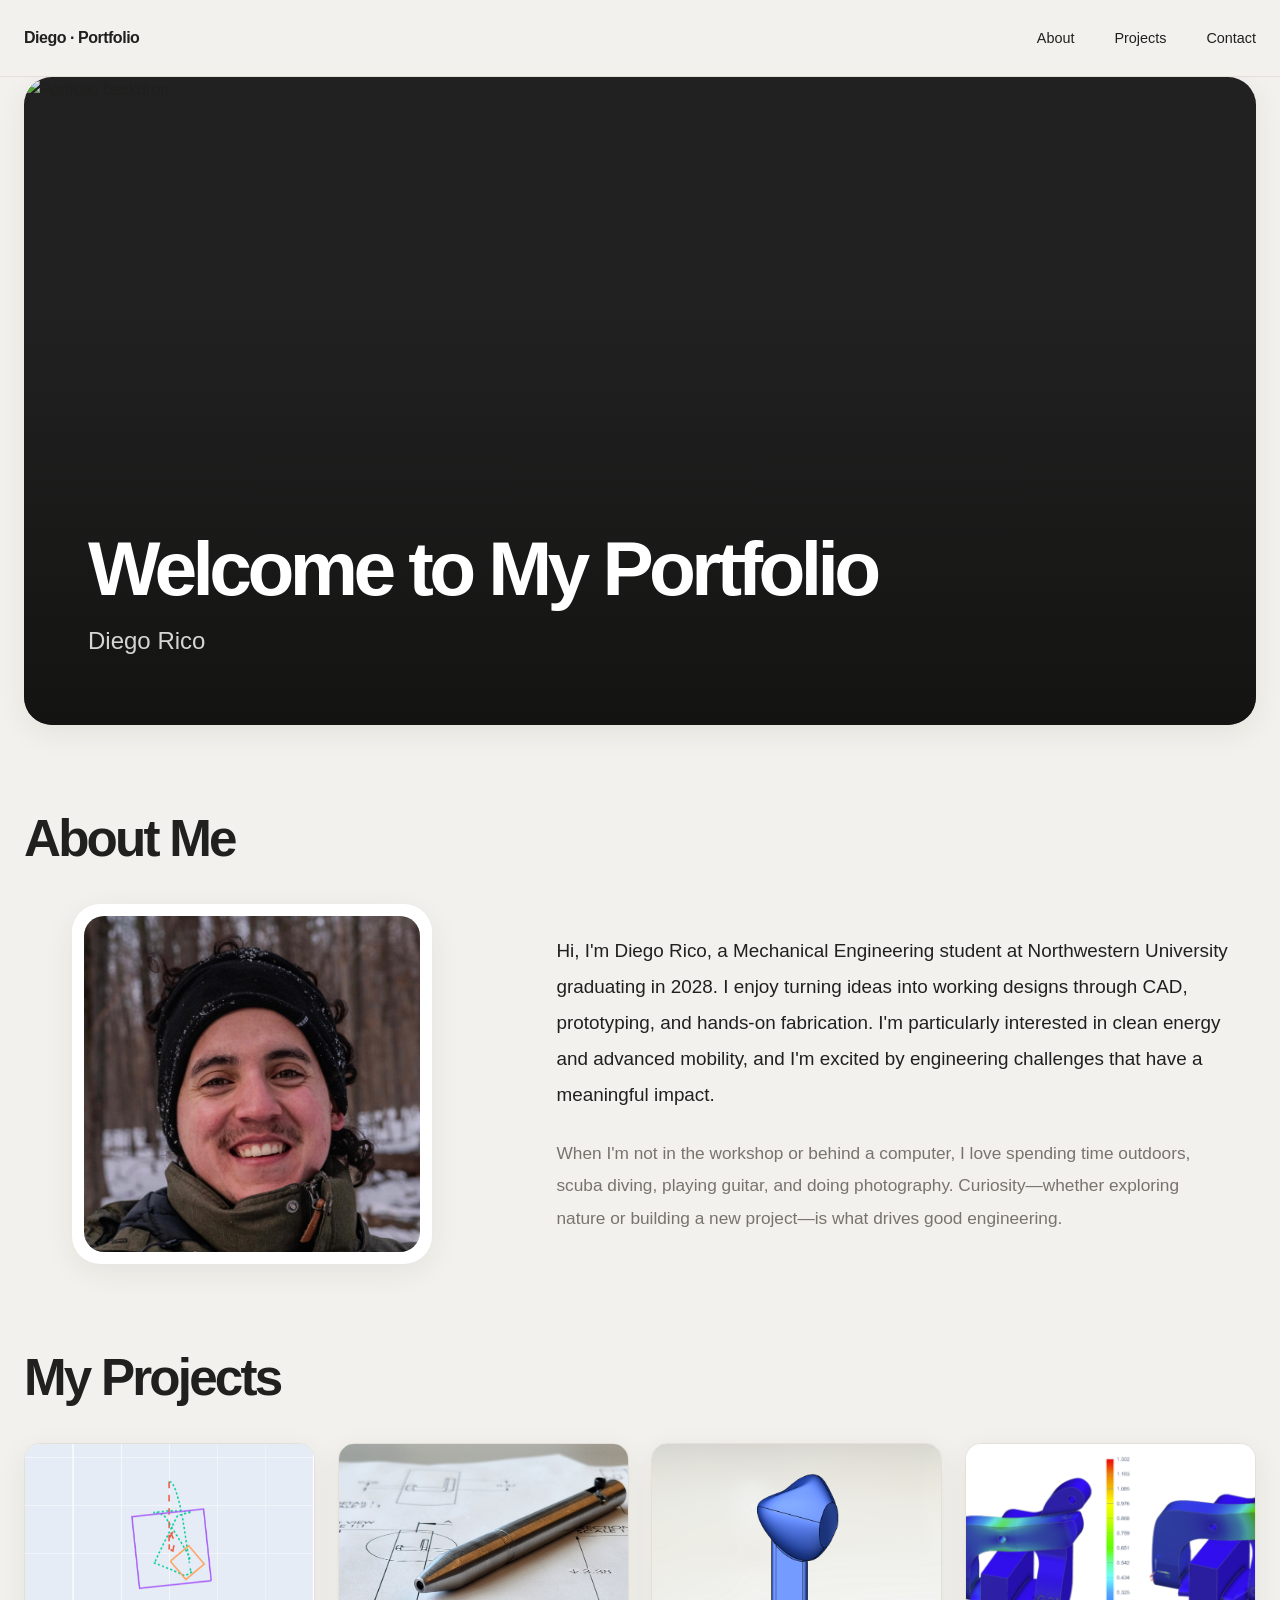
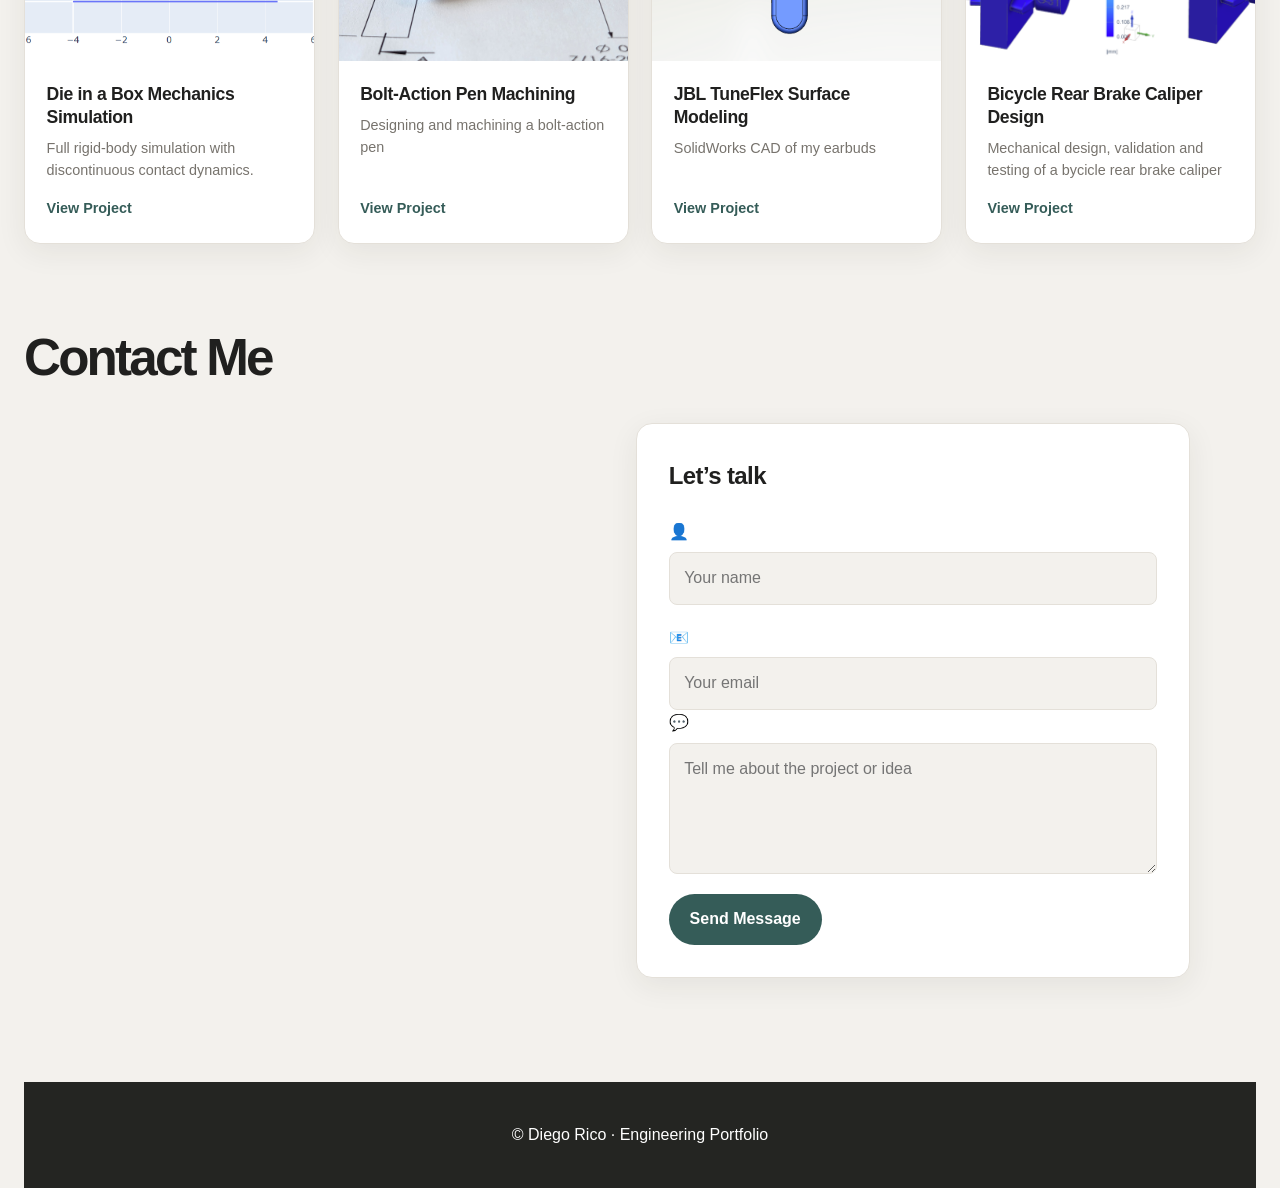
==== commit 58759507: "Add files via upload" ====
--- a/index.html
+++ b/index.html
@@ -32,7 +32,7 @@
 
     <!-- HERO (IMAGE BACKGROUND) -->
     <section class="hero hero-video">
-      <img src="images/brake_caliper/FEA3.png" alt="Portfolio backdrop" class="hero-video__media">
+      <img src="images/pen/backdrop (2).png" alt="Portfolio backdrop" class="hero-video__media">
 
       <div class="hero-video__overlay">
         <h1 class="hero-title">Welcome to My Portfolio</h1>
@@ -69,7 +69,7 @@
       </div>
     </section>
 
-    <!-- PROJECTS -->
+ <!-- PROJECTS -->
     <section id="projects">
       <h2 class="section-title">My Projects</h2>
 
@@ -80,6 +80,13 @@
           <h3>Die in a Box Mechanics Simulation</h3>
           <p>Full rigid-body simulation with discontinuous contact dynamics.</p>
           <a href="project1.html">View Project</a>
+        </article>
+        
+        <article class="card">
+          <img src="images/pen/pen2.jpg" alt="Pen Machining">
+          <h3>Bolt-Action Pen Machining</h3>
+          <p>Designing and machining a bolt-action pen</p>
+          <a href="pen.html">View Project</a>
         </article>
 
         <article class="card">
@@ -99,10 +106,11 @@
       </div>
     </section>
 
+
     <!-- CONTACT -->
      <!-- CONTACT -->
     <section id="contact">
-      <h2 class="section-title">Contact Me</h2>
+      <h3 class="section-title">Contact Me</h3>
       <div class="contact-form">
         <!-- SVG illustration -->
         <svg xmlns="http://www.w3.org/2000/svg" viewBox="0 0 790 563" fill="none">
--- a/styles.css
+++ b/styles.css
@@ -1,605 +1,934 @@
-/* =========================================================
-   Design tokens: colors, spacing, typography
-   ========================================================= */
-:root {
-  /* Color system */
-  --color-bg: #f8f9fa;
-  --color-bg-dark: #121212;
-  --color-surface: #ffffff;
-  --color-surface-dark: #1e1e1e;
-  --color-border: #dee2e6;
-  --color-border-dark: #333;
-  --color-text: #222;
-  --color-text-muted: #555;
-  --color-text-on-dark: #f5f5f5;
-  --color-primary: #007bff;
-  --color-primary-dark: #0056b3;
-  --color-header-bg: #333;
-  --color-footer-bg: #333;
-
-  /* Spacing scale */
-  --space-xs: 0.5rem;
-  --space-sm: 1rem;
-  --space-md: 1.5rem;
-  --space-lg: 2rem;
-  --space-xl: 3rem;
-
-  /* Radius & shadow */
-  --radius-sm: 0.25rem;
-  --radius-md: 0.5rem;
-  --shadow-soft: 0 0.25rem 0.5rem rgba(0, 0, 0, 0.05);
-  --shadow-strong: 0 4px 6px rgba(0, 0, 0, 0.1);
-
-  /* Typography */
-  --font-body: Arial, sans-serif;
-  --font-mono: 'Fira Code', 'Courier New', Courier, monospace;
-  --font-size-base: 1rem;
-  --font-size-lg: 1.25rem;
-  --font-size-xl: 2rem;
-  --font-size-xxl: 2.5rem;
-}
-
-/* Dark theme overrides */
-html[data-theme="dark"] {
-  --color-bg: var(--color-bg-dark);
-  --color-surface: var(--color-surface-dark);
-  --color-border: var(--color-border-dark);
-  --color-text: var(--color-text-on-dark);
-  --color-text-muted: #bbbbbb;
-  --color-header-bg: #000;
-  --color-footer-bg: #000;
-}
-
-/* =========================================================
-   Global base styles
-   ========================================================= */
-html {
-  scroll-behavior: smooth;
-}
-
-body {
-  font-family: var(--font-body);
-  line-height: 1.6;
-  margin: 0;
-  padding: 0;
-  background-color: var(--color-bg);
-  color: var(--color-text);
-}
-
-/* =========================================================
-   Header & navigation
-   ========================================================= */
-.site-header {
-  background-color: var(--color-header-bg);
-  color: #fff;
-}
-
-.site-nav {
-  max-width: 1200px;
-  margin: 0 auto;
-  padding: var(--space-sm);
-  display: flex;
-  align-items: center;
-  justify-content: space-between;
-  gap: var(--space-sm);
-}
-
-.site-nav__brand {
-  font-weight: bold;
-}
-
-.site-nav__links {
-  list-style: none;
-  display: flex;
-  gap: var(--space-sm);
-  margin: 0;
-  padding: 0;
-}
-
-.site-nav__links a {
-  color: #fff;
-  text-decoration: none;
-  font-size: 0.95rem;
-}
-
-.site-nav__links a:hover {
-  text-decoration: underline;
-}
-
-.theme-toggle {
-  background: transparent;
-  border: 1px solid #fff;
-  border-radius: var(--radius-sm);
-  color: #fff;
-  padding: 0.25rem 0.5rem;
-  cursor: pointer;
-}
-
-/* =========================================================
-   Layout
-   ========================================================= */
-main {
-  padding: var(--space-lg) var(--space-sm);
-  max-width: 1200px;
-  margin: 0 auto;
-}
-
-section {
-  margin-bottom: var(--space-xl);
-}
-
-.section-title {
-  font-size: var(--font-size-xxl);
-  text-align: center;
-  margin-bottom: var(--space-md);
-}
-
-/* =========================================================
-   Hero video
-   ========================================================= */
-.hero {
-  margin: 0;
-}
-
-.hero-video {
-  position: relative;
-  width: 100%;
-  height: 60vh;
-  overflow: hidden;
-  display: flex;
-  align-items: center;
-  justify-content: center;
-  border-radius: var(--radius-md);
-  box-shadow: var(--shadow-soft);
-}
-
-.hero-video__media {
-  position: absolute;
-  top: 50%;
-  left: 50%;
-  width: 100%;
-  height: 100%;
-  object-fit: cover;
-  transform: translate(-50%, -50%);
-  z-index: 0;
-}
-
-.hero-video__overlay {
-  position: relative;
-  z-index: 1;
-  text-align: center;
-  color: #666666;
-  padding: var(--space-lg);
-  background: linear-gradient(
-    to bottom,
-    rgba(255, 255, 255, 0.45),
-    rgba(255, 255, 255, 0.45)
-  );
-  border-radius: var(--radius-md);
-  max-width: 700px;
-}
-
-.hero-title {
-  font-size: 2.2rem;
-  margin-bottom: var(--space-sm);
-}
-
-.hero-subtitle {
-  font-size: 1rem;
-  margin-bottom: var(--space-md);
-  color: #5c5c5c;
-}
-.hero-subtitle2 {
-  font-size: 1.5rem;
-  margin-bottom: var(--space-md);
-  color: #5c5c5c;
-}
-
-/* Tech badges */
-.tech-badges {
-  display: flex;
-  flex-wrap: wrap;
-  justify-content: center;
-  gap: 0.5rem;
-}
-
-.badge {
-  display: inline-block;
-  padding: 0.25rem 0.75rem;
-  border-radius: var(--radius-sm);
-  font-size: 0.8rem;
-  color: #fff;
-}
-
-.badge-python {
-  background: #009d9c;
-}
-
-.badge-mech {
-  background: #967b03;
-}
-
-.badge-se3 {
-  background: #604522;
-}
-
-.badge-SolidWorks {
-  background: #9b3a01;
-}
-.badge-fea {
-  background: #02246d;
-}
-.badge-nx {
-  background: #751b2d;
-}
-.badge-cad {
-  background: #099288;
-}
-
-/* =========================================================
-   About section
-   ========================================================= */
-#about {
-  padding: 60px 0;
-  background-color: var(--color-bg);
-}
-
-.about-content {
-  display: flex;
-  flex-direction: row;          /* horizontal layout */
-  align-items: center;          /* vertically center photo + text */
-  justify-content: center;      /* center the whole section */
-  gap: var(--space-xl);         /* spacing between photo and text */
-  max-width: 900px;             /* keeps layout nicely centered */
-  margin: 0 auto;               /* centers the container */
-}
-
-
-.profile-pic {
-  width: 75%;       /* or 25% */
-  max-width: 350px;
-  border-radius: 30%;
-  overflow: hidden;
-}
-
-
-.profile-pic img {
-  width: 100%;
-  height: auto;
-}
-
-.bio p {
-  font-size: 1.125rem;
-  line-height: 1.6;
-  text-align: center;
-  margin-bottom: var(--space-md);
-  color: var(--color-text-muted);
-}
-
-/* =========================================================
-   Case study / projects
-   ========================================================= */
-.case-study {
-  max-width: 900px;
-  margin: 0 auto var(--space-xl);
-  padding: 0 var(--space-sm);
-  background-color: var(--color-surface);
-  border-radius: var(--radius-md);
-  box-shadow: var(--shadow-soft);
-  border: 1px solid var(--color-border);
-}
-
-.case-section {
-  margin-bottom: var(--space-lg);
-}
-
-.case-section h3,
-.case-section h4 {
-  margin-bottom: var(--space-sm);
-}
-
-.inline-math-strong {
-  text-align: center;
-  font-style: italic;
-  font-weight: bold;
-}
-
-.inline-math-center {
-  text-align: center;
-}
-
-/* Figure placeholders */
-.figure-placeholder {
-  border: 2px dashed #fcfdfd;
-  padding: var(--space-md);
-  text-align: center;
-  background: transparent;
-  margin: var(--space-md) 0;
-  border-radius: var(--radius-sm);
-}
-
-.figure-placeholder img {
-  max-width: 80%;
-  height: auto;
-}
-
-.figure-placeholder.flex-row {
-  display: flex;
-  flex-direction: row;
-  justify-content: center;
-  align-items: stretch;
-  gap: var(--space-md);
-  padding: var(--space-md);
-  background: transparent;
-  border: 2px dashed #fcfdfd;
-  border-radius: var(--radius-sm);
-  flex-wrap: nowrap;              /* default: stay in one row */
-}
-
-.figure-placeholder.flex-row img {
-  flex: 1 1 auto;
-  max-width: 45%;
-  height: auto;
-  border-radius: var(--radius-sm);
-  object-fit: contain;
-}
-
-/* 📱 On phone-sized screens, allow wrapping */
-@media (max-width: 80%) {
-  .figure-placeholder.flex-row {
-    flex-wrap: wrap;              /* now images can stack */
-  }
-
-  .figure-placeholder.flex-row img {
-    flex: 1 1 500px;              /* minimum width before wrapping */
-  }
-}
-
-/* Lists */
-.bullet-list {
-  list-style-type: square;
-  padding-left: var(--space-md);
-}
-
-.numbered-list {
-  list-style-type: decimal;
-  padding-left: var(--space-md);
-}
-
-/* Math block */
-.math-block {
-  background: #fdfdfd;
-  border: 1px solid #e2e8f0;
-  border-radius: var(--radius-sm);
-  padding: 25px 15px;
-  margin: var(--space-md) 0;
-  box-shadow: inset 0 1px 3px rgba(0, 0, 0, 0.02);
-  overflow-x: auto;
-  font-family: 'Times New Roman', Times, serif;
-  font-size: 1.25rem;
-  text-align: center;
-}
-
-.math-block__title {
-  margin: 0 0 15px 0;
-  font-weight: bold;
-  font-family: var(--font-body);
-  font-size: 1rem;
-  color: #111;
-}
-
-/* Code blocks */
-/* Custom Scrollbars and Clean Containers for Project Code Snippets */
-pre[class*="language-"] {
-  border-radius: 6px;
-  margin: 20px 0;
-  padding: 1.5em;
-  overflow-x: auto;
-  font-size: 4px;
-  box-shadow: var(--shadow-strong);
-  background-color: #1e1e1e;
-  color: #f5f5f5;
-}
-
-pre code {
-  white-space: pre-wrap;     /* Wrap long lines */
-  word-break: break-word;    /* Break long tokens */
-}
-
-code[class*="language-"] {
-  font-family: var(--font-mono) !important;
-  font-size: 16px;
-}
-
-/* =========================================================
-   Projects grid
-   ========================================================= */
-#projects {
-  padding: 60px 0;
-}
-
-#projects .container {
-  padding: 0;
-}
-
-.projects-grid {
-  display: grid;
-  grid-template-columns: repeat(auto-fit, minmax(260px, 1fr));
-  gap: var(--space-md);
-  margin-top: var(--space-lg);
-}
-
-.card {
-  background-color: var(--color-surface);
-  border: 1px solid var(--color-border);
-  border-radius: var(--radius-sm);
-  box-shadow: var(--shadow-soft);
-  padding: var(--space-md);
-}
-
-.card img {
-  width: 100%;
-  height: auto;
-  border-radius: var(--radius-sm);
-}
-
-.card h3 {
-  margin-top: var(--space-sm);
-  margin-bottom: 0.5rem;
-}
-
-.card p {
-  margin-bottom: var(--space-sm);
-  color: var(--color-text-muted);
-}
-
-.card a {
-  color: var(--color-primary);
-  text-decoration: none;
-}
-
-.card a:hover {
-  text-decoration: underline;
-}
-
-/* =========================================================
-   Contact form
-   ========================================================= */
-svg {
-  height: 23rem;
-  margin-right: 4rem;
-}
-
-#envelope {
-  animation: float 2s ease-in-out infinite;
-}
-
-#star1,
-#star2,
-#star3,
-#star4,
-#star5,
-#star6 {
-  animation: blink 1s ease-in-out infinite;
-}
-
-#star2 { animation-delay: 100ms; }
-#star3 { animation-delay: 500ms; }
-#star4 { animation-delay: 700ms; }
-#star5 { animation-delay: 300ms; }
-#star6 { animation-delay: 200ms; }
-
-@keyframes float {
-  0%   { transform: translateY(0px); }
-  50%  { transform: translateY(-20px); }
-  100% { transform: translateY(0px); }
-}
-
-@keyframes blink {
-  0%   { opacity: 0; }
-  50%  { opacity: 0.5; }
-  100% { opacity: 1; }
-}
-
-.contact-form {
-  display: flex;
-  align-items: center;
-  justify-content: center;
-  gap: var(--space-lg);
-}
-
-form {
-  width: 50%;
-  margin: 0 auto;
-  background-color: var(--color-surface);
-  padding: var(--space-md);
-  border-radius: var(--radius-sm);
-  box-shadow: var(--shadow-soft);
-  border: 1px solid var(--color-border);
-}
-
-.title {
-  font-size: 1.5rem;
-  color: var(--color-text);
-  text-align: center;
-  margin-bottom: var(--space-md);
-}
-
-.form-group {
-  margin-bottom: var(--space-md);
-}
-
-.icon {
-  display: block;
-  font-size: 1.2rem;
-  margin-bottom: 0.5rem;
-}
-
-.form-control {
-  width: calc(100% - 20px);
-  padding: 10px;
-  border: 1px solid #ccc;
-  border-radius: var(--radius-sm);
-  font-size: var(--font-size-base);
-}
-
-.btn-primary {
-  background-color: var(--color-primary);
-  color: #fff;
-  padding: 10px 20px;
-  border: none;
-  border-radius: var(--radius-sm);
-  cursor: pointer;
-  font-size: var(--font-size-base);
-}
-
-.btn-primary:hover {
-  background-color: var(--color-primary-dark);
-}
-
-/* =========================================================
-   Footer
-   ========================================================= */
-footer {
-  background-color: var(--color-footer-bg);
-  color: white;
-  text-align: center;
-  padding: var(--space-sm);
-  margin-top: var(--space-xl);
-}
-
-/* =========================================================
-   Responsive adjustments
-   ========================================================= */
-@media (max-width: 700px) {
-  .site-nav {
-    flex-direction: column;
-    align-items: flex-start;
-  }
-  .about-content {
-    flex-direction: column;
-    text-align: center; 
-  }
-
-  .hero-video {
-    height: 50vh;
-  }
-
-  .hero-video__overlay {
-    padding: var(--space-md);
-  }
-
-  .contact-form {
-    flex-direction: column;
-    gap: 40px;
-  }
-
-  svg {
-    height: 13rem;
-    margin-right: 0;
-  }
-
-  form {
-    width: 90%;
-  }
-}
+/* =========================================================
+   THEME 3 — STUDIO / EDITORIAL
+   Elegant, visual, card-based portfolio
+   ========================================================= */
+
+:root {
+  --color-bg: #f3f1ed;
+  --color-bg-dark: #151515;
+
+  --color-surface: #ffffff;
+  --color-surface-dark: #202020;
+
+  --color-border: #e4e0d9;
+  --color-border-dark: #353535;
+
+  --color-text: #20201f;
+  --color-text-muted: #77736d;
+  --color-text-on-dark: #f5f4f1;
+
+  --color-primary: #355c58;
+  --color-primary-dark: #244540;
+
+  --color-header-bg: rgba(243, 241, 237, 0.9);
+  --color-footer-bg: #242522;
+
+  --space-xs: 0.5rem;
+  --space-sm: 0.8rem;
+  --space-md: 1.3rem;
+  --space-lg: 2rem;
+  --space-xl: 3rem;
+  --space-xxl: 5.5rem;
+
+  --radius-sm: 8px;
+  --radius-md: 16px;
+  --radius-lg: 28px;
+
+  --shadow-soft:
+    0 8px 30px rgba(42, 39, 34, 0.07);
+
+  --shadow-hover:
+    0 18px 45px rgba(42, 39, 34, 0.13);
+
+  --font-body: Inter, -apple-system, BlinkMacSystemFont, "Segoe UI",
+               Helvetica, Arial, sans-serif;
+
+  --font-mono: "Fira Code", Consolas, monospace;
+
+  --content-width: 1380px;
+}
+
+html[data-theme="dark"] {
+  --color-bg: var(--color-bg-dark);
+  --color-surface: var(--color-surface-dark);
+  --color-border: var(--color-border-dark);
+  --color-text: var(--color-text-on-dark);
+  --color-text-muted: #aaa59d;
+  --color-header-bg: rgba(21, 21, 21, 0.92);
+  --color-footer-bg: #0d0d0d;
+
+  --shadow-soft:
+    0 8px 30px rgba(0, 0, 0, 0.25);
+
+  --shadow-hover:
+    0 18px 45px rgba(0, 0, 0, 0.4);
+}
+
+/* =========================================================
+   Global
+   ========================================================= */
+
+html {
+  scroll-behavior: smooth;
+}
+
+* {
+  box-sizing: border-box;
+}
+
+body {
+  margin: 0;
+  padding: 0;
+
+  background: var(--color-bg);
+  color: var(--color-text);
+
+  font-family: var(--font-body);
+  line-height: 1.65;
+}
+
+img {
+  max-width: 100%;
+  display: block;
+}
+
+main {
+  width: min(var(--content-width), calc(100% - 3rem));
+  margin: 0 auto;
+}
+
+section {
+  margin-bottom: var(--space-xxl);
+}
+
+/* =========================================================
+   Navigation
+   ========================================================= */
+
+.site-header {
+  position: sticky;
+  top: 0;
+  z-index: 100;
+
+  background: var(--color-header-bg);
+  backdrop-filter: blur(16px);
+
+  border-bottom: 1px solid var(--color-border);
+}
+
+.site-nav {
+  width: min(var(--content-width), calc(100% - 3rem));
+  min-height: 76px;
+
+  margin: 0 auto;
+
+  display: flex;
+  align-items: center;
+  justify-content: space-between;
+}
+
+.site-nav__brand {
+  font-size: 1rem;
+  font-weight: 700;
+  letter-spacing: -0.03em;
+}
+
+.site-nav__links {
+  display: flex;
+  align-items: center;
+  gap: 2.5rem;
+
+  margin: 0;
+  padding: 0;
+
+  list-style: none;
+}
+
+.site-nav__links a {
+  color: var(--color-text);
+
+  font-size: 0.9rem;
+  font-weight: 500;
+
+  text-decoration: none;
+
+  transition: opacity 0.2s ease;
+}
+
+.site-nav__links a:hover {
+  opacity: 0.55;
+}
+
+.theme-toggle {
+  border: 1px solid var(--color-border);
+  background: var(--color-surface);
+  color: var(--color-text);
+
+  border-radius: 999px;
+
+  padding: 0.35rem 0.65rem;
+
+  cursor: pointer;
+}
+
+/* =========================================================
+   Section titles
+   ========================================================= */
+
+.section-title {
+  margin: 0 0 2.5rem;
+
+  font-size: clamp(2rem, 4vw, 3.3rem);
+  line-height: 1;
+  letter-spacing: -0.055em;
+
+  text-align: left;
+}
+
+/* =========================================================
+   Hero
+   ========================================================= */
+
+.hero {
+  margin-bottom: var(--space-xxl);
+}
+
+.hero-video {
+  position: relative;
+
+  height: min(72vh, 720px);
+  min-height: 500px;
+
+  overflow: hidden;
+
+  display: flex;
+  align-items: flex-end;
+
+  border-radius: var(--radius-lg);
+
+  box-shadow: var(--shadow-soft);
+
+  background: #222;
+}
+
+.hero-video__media {
+  position: absolute;
+  inset: 0;
+
+  width: 100%;
+  height: 100%;
+
+  object-fit: cover;
+
+  transition: transform 0.8s ease;
+}
+
+.hero-video:hover .hero-video__media {
+  transform: scale(1.015);
+}
+
+.hero-video::after {
+  content: "";
+
+  position: absolute;
+  inset: 0;
+
+  background:
+    linear-gradient(
+      to top,
+      rgba(15, 15, 14, 0.78),
+      rgba(15, 15, 14, 0.05) 65%
+    );
+}
+
+.hero-video__overlay {
+  position: relative;
+  z-index: 2;
+
+  width: 100%;
+
+  padding: clamp(2rem, 5vw, 5rem);
+
+  background: none;
+
+  color: white;
+  text-align: left;
+}
+
+.hero-title {
+  max-width: 900px;
+
+  margin: 0;
+
+  font-size: clamp(2.7rem, 6vw, 5.3rem);
+  line-height: 0.96;
+
+  letter-spacing: -0.06em;
+}
+
+.hero-subtitle2 {
+  margin: 1rem 0 0;
+
+  color: rgba(255,255,255,0.82);
+
+  font-size: clamp(1.15rem, 2vw, 1.5rem);
+}
+
+.hero-subtitle {
+  color: rgba(255,255,255,0.8);
+}
+
+/* =========================================================
+   Badges
+   ========================================================= */
+
+.tech-badges {
+  display: flex;
+  flex-wrap: wrap;
+  justify-content: center;
+  gap: 0.5rem;
+}
+
+.badge {
+  padding: 0.3rem 0.75rem;
+
+  border-radius: 999px;
+
+  color: white;
+
+  font-size: 0.78rem;
+}
+
+.badge-python { background: #009d9c; }
+.badge-mech { background: #967b03; }
+.badge-se3 { background: #604522; }
+.badge-SolidWorks { background: #9b3a01; }
+.badge-fea { background: #02246d; }
+.badge-nx { background: #751b2d; }
+.badge-cad { background: #099288; }
+
+/* =========================================================
+   About
+   ========================================================= */
+
+#about {
+  padding: 0;
+}
+
+.about-content {
+  max-width: 1180px;
+  margin: 0 auto;
+
+  display: grid;
+
+  grid-template-columns: minmax(280px, 0.75fr) minmax(0, 1.25fr);
+
+  align-items: center;
+
+  gap: clamp(3rem, 8vw, 9rem);
+}
+
+.profile-pic {
+  position: relative;
+
+  width: min(100%, 360px);
+
+  margin: 0 auto;
+
+  padding: 12px;
+
+  background: var(--color-surface);
+
+  border-radius: var(--radius-lg);
+
+  box-shadow: var(--shadow-soft);
+}
+
+.profile-pic img {
+  width: 100%;
+  height: auto;
+
+  border-radius: calc(var(--radius-lg) - 8px);
+}
+
+.bio {
+  max-width: 700px;
+}
+
+.bio p {
+  margin: 0 0 1.5rem;
+
+  color: var(--color-text-muted);
+
+  font-size: 1.08rem;
+  line-height: 1.9;
+}
+
+.bio p:first-child {
+  color: var(--color-text);
+  font-size: 1.18rem;
+}
+
+.bio p:last-child {
+  margin-bottom: 0;
+}
+
+/* =========================================================
+   Projects
+   ========================================================= */
+
+#projects {
+  padding: 0;
+}
+
+#projects .container {
+  padding: 0;
+}
+
+.projects-grid {
+  display: grid;
+
+  grid-template-columns: repeat(4, minmax(0, 1fr));
+
+  gap: 1.4rem;
+}
+
+.card {
+  display: flex;
+  flex-direction: column;
+
+  min-width: 0;
+
+  overflow: hidden;
+
+  background: var(--color-surface);
+
+  border: 1px solid var(--color-border);
+  border-radius: var(--radius-md);
+
+  box-shadow: var(--shadow-soft);
+
+  transition:
+    transform 0.25s ease,
+    box-shadow 0.25s ease;
+}
+
+.card:hover {
+  transform: translateY(-7px);
+  box-shadow: var(--shadow-hover);
+}
+
+.card img {
+  width: 100%;
+
+  aspect-ratio: 4 / 3;
+
+  object-fit: cover;
+
+  transition: transform 0.35s ease;
+}
+
+.card:hover img {
+  transform: scale(1.025);
+}
+
+.card h3 {
+  margin: 1.35rem 1.35rem 0.5rem;
+
+  font-size: 1.1rem;
+  line-height: 1.3;
+
+  letter-spacing: -0.02em;
+}
+
+.card p {
+  margin: 0 1.35rem 1rem;
+
+  color: var(--color-text-muted);
+
+  font-size: 0.9rem;
+  line-height: 1.55;
+}
+
+.card a {
+  margin: auto 1.35rem 1.35rem;
+
+  color: var(--color-primary);
+
+  font-size: 0.9rem;
+  font-weight: 600;
+
+  text-decoration: none;
+}
+
+.card a:hover {
+  text-decoration: underline;
+}
+
+/* =========================================================
+   Case studies
+   ========================================================= */
+
+.case-study {
+  width: min(1150px, 100%);
+
+  margin: 0 auto var(--space-xl);
+
+  padding: clamp(1.5rem, 4vw, 3.5rem);
+
+  background: var(--color-surface);
+
+  border: 1px solid var(--color-border);
+
+  border-radius: var(--radius-md);
+
+  box-shadow: var(--shadow-soft);
+}
+
+.case-section {
+  margin-bottom: 3rem;
+}
+
+.case-section:last-child {
+  margin-bottom: 0;
+}
+
+.case-section h3,
+.case-section h4 {
+  margin-top: 0;
+  margin-bottom: 0.8rem;
+}
+
+.inline-math-strong {
+  text-align: center;
+  font-style: italic;
+  font-weight: bold;
+}
+
+.inline-math-center {
+  text-align: center;
+}
+
+/* =========================================================
+   Figures
+   ========================================================= */
+
+.figure-placeholder {
+  margin: 1.5rem 0;
+
+  padding: 1rem;
+
+  background: var(--color-bg);
+
+  border: 1px solid var(--color-border);
+
+  border-radius: var(--radius-sm);
+
+  text-align: center;
+}
+
+.figure-placeholder video {
+  display: block;
+
+  max-width: 100%;
+  height: auto;
+
+  margin-inline: auto;
+}
+
+.figure-placeholder img {
+  max-width: 100%;
+  height: auto;
+
+  margin-inline: auto;
+}
+
+.figure-placeholder.flex-row {
+  display: grid;
+
+  grid-template-columns: repeat(2, minmax(0, 1fr));
+
+  gap: 1rem;
+
+  padding: 1rem;
+
+  background: var(--color-bg);
+
+  border: 1px solid var(--color-border);
+
+  border-radius: var(--radius-sm);
+}
+
+.figure-placeholder.flex-row img {
+  width: 100%;
+  max-width: none;
+  height: auto;
+
+  border-radius: var(--radius-sm);
+
+  object-fit: contain;
+}
+
+/* =========================================================
+   Lists
+   ========================================================= */
+
+.bullet-list {
+  list-style-type: square;
+  padding-left: 1.5rem;
+}
+
+.numbered-list {
+  list-style-type: decimal;
+  padding-left: 1.5rem;
+}
+
+/* =========================================================
+   Math
+   ========================================================= */
+
+.math-block {
+  margin: 1.5rem 0;
+
+  padding: 1.5rem;
+
+  overflow-x: auto;
+
+  background: var(--color-bg);
+
+  border: 1px solid var(--color-border);
+
+  border-radius: var(--radius-sm);
+
+  font-family: "Times New Roman", Times, serif;
+
+  font-size: 1.25rem;
+
+  text-align: center;
+}
+
+.math-block__title {
+  margin: 0 0 1rem;
+
+  font-family: var(--font-body);
+
+  font-size: 1rem;
+
+  color: var(--color-text);
+
+  font-weight: 600;
+}
+
+/* =========================================================
+   Code
+   ========================================================= */
+
+pre[class*="language-"] {
+  margin: 1.5rem 0;
+
+  padding: 1.5em;
+
+  overflow-x: auto;
+
+  background: #1e1e1e;
+
+  color: #f5f5f5;
+
+  border-radius: var(--radius-sm);
+
+  box-shadow: var(--shadow-soft);
+
+  font-size: 0.85rem;
+}
+
+pre code {
+  white-space: pre-wrap;
+  word-break: break-word;
+}
+
+code[class*="language-"] {
+  font-family: var(--font-mono) !important;
+  font-size: 0.9rem;
+}
+
+/* =========================================================
+   Contact
+   ========================================================= */
+
+#contact {
+  padding-bottom: 1rem;
+}
+
+.contact-form {
+  max-width: 1100px;
+
+  margin: 0 auto;
+
+  display: grid;
+
+  grid-template-columns: minmax(250px, 0.8fr) minmax(350px, 1fr);
+
+  align-items: center;
+
+  gap: clamp(3rem, 8vw, 8rem);
+}
+
+svg {
+  width: 100%;
+  height: auto;
+  max-height: 23rem;
+  margin: 0;
+}
+
+#envelope {
+  animation: float 2s ease-in-out infinite;
+}
+
+#star1,
+#star2,
+#star3,
+#star4,
+#star5,
+#star6 {
+  animation: blink 1s ease-in-out infinite;
+}
+
+#star2 { animation-delay: 100ms; }
+#star3 { animation-delay: 500ms; }
+#star4 { animation-delay: 700ms; }
+#star5 { animation-delay: 300ms; }
+#star6 { animation-delay: 200ms; }
+
+@keyframes float {
+  0%, 100% {
+    transform: translateY(0);
+  }
+
+  50% {
+    transform: translateY(-12px);
+  }
+}
+
+@keyframes blink {
+  0% { opacity: 0; }
+  50% { opacity: 0.5; }
+  100% { opacity: 1; }
+}
+
+form {
+  width: 100%;
+
+  padding: 2rem;
+
+  background: var(--color-surface);
+
+  border: 1px solid var(--color-border);
+
+  border-radius: var(--radius-md);
+
+  box-shadow: var(--shadow-soft);
+}
+
+.title {
+  margin: 0 0 1.5rem;
+
+  font-size: 1.5rem;
+
+  letter-spacing: -0.025em;
+}
+
+.form-group {
+  margin-bottom: 1.25rem;
+}
+
+.icon {
+  display: block;
+
+  margin-bottom: 0.4rem;
+
+  font-size: 1rem;
+}
+
+.form-control {
+  display: block;
+
+  width: 100%;
+  min-height: 44px;
+
+  padding: 0.75rem 0.9rem;
+
+  background: var(--color-bg);
+
+  color: var(--color-text);
+
+  border: 1px solid var(--color-border);
+
+  border-radius: var(--radius-sm);
+
+  font: inherit;
+
+  transition:
+    border-color 0.2s ease,
+    box-shadow 0.2s ease;
+}
+
+textarea.form-control {
+  min-height: 120px;
+  resize: vertical;
+}
+
+.form-control:focus {
+  outline: none;
+
+  border-color: var(--color-primary);
+
+  box-shadow:
+    0 0 0 3px rgba(53, 92, 88, 0.1);
+}
+
+.btn-primary {
+  display: inline-flex;
+
+  align-items: center;
+  justify-content: center;
+
+  padding: 0.75rem 1.3rem;
+
+  border: none;
+
+  border-radius: 999px;
+
+  background: var(--color-primary);
+
+  color: white;
+
+  font: inherit;
+  font-weight: 600;
+
+  cursor: pointer;
+
+  transition:
+    background 0.2s ease,
+    transform 0.2s ease;
+}
+
+.btn-primary:hover {
+  background: var(--color-primary-dark);
+
+  transform: translateY(-1px);
+}
+
+/* =========================================================
+   Footer
+   ========================================================= */
+
+footer {
+  margin-top: var(--space-xxl);
+
+  padding: 1.5rem;
+
+  background: var(--color-footer-bg);
+
+  color: white;
+
+  text-align: center;
+}
+
+/* =========================================================
+   Responsive
+   ========================================================= */
+
+@media (max-width: 1050px) {
+  .projects-grid {
+    grid-template-columns: repeat(2, minmax(0, 1fr));
+  }
+}
+
+@media (max-width: 750px) {
+  main,
+  .site-nav {
+    width: calc(100% - 2rem);
+  }
+
+  .site-nav {
+    min-height: auto;
+
+    padding: 1rem 0;
+
+    flex-wrap: wrap;
+  }
+
+  .site-nav__links {
+    width: 100%;
+
+    justify-content: space-between;
+
+    gap: 1rem;
+  }
+
+  .hero-video {
+    min-height: 450px;
+    height: 65vh;
+  }
+
+  .hero-video__overlay {
+    padding: 2rem;
+  }
+
+  .about-content,
+  .contact-form {
+    grid-template-columns: 1fr;
+
+    gap: 2.5rem;
+  }
+
+  .profile-pic {
+    max-width: 290px;
+  }
+
+  .bio {
+    text-align: center;
+  }
+
+  .projects-grid {
+    grid-template-columns: 1fr;
+  }
+
+  .figure-placeholder.flex-row {
+    grid-template-columns: 1fr;
+  }
+}
+
+@media (max-width: 500px) {
+  .section-title {
+    margin-bottom: 1.5rem;
+  }
+
+  .hero-video {
+    min-height: 400px;
+  }
+
+  .hero-video__overlay {
+    padding: 1.25rem;
+  }
+
+  .site-nav__links {
+    font-size: 0.85rem;
+  }
+
+  form {
+    padding: 1.25rem;
+  }
+}
+
+@media (prefers-reduced-motion: reduce) {
+  html {
+    scroll-behavior: auto;
+  }
+
+  *,
+  *::before {
+    animation: none !important;
+    transition: none !important;
+  }
+}
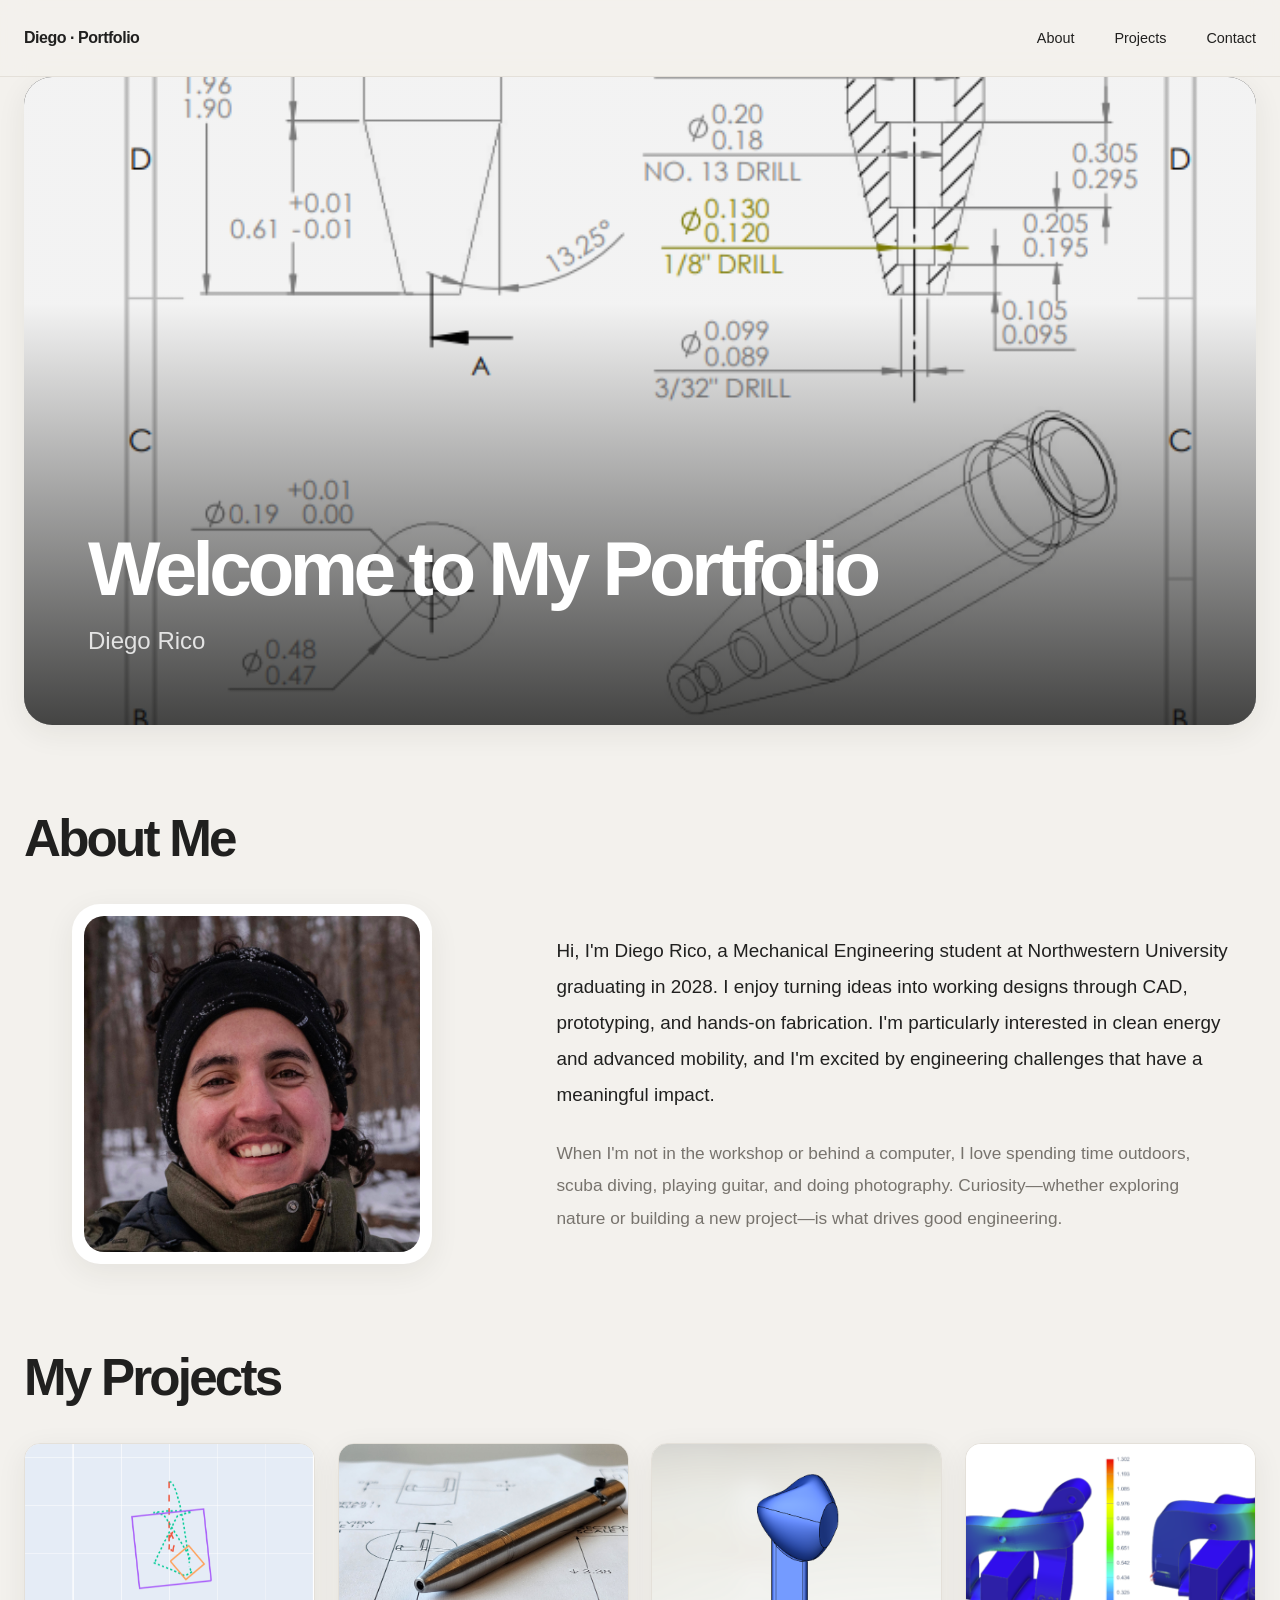
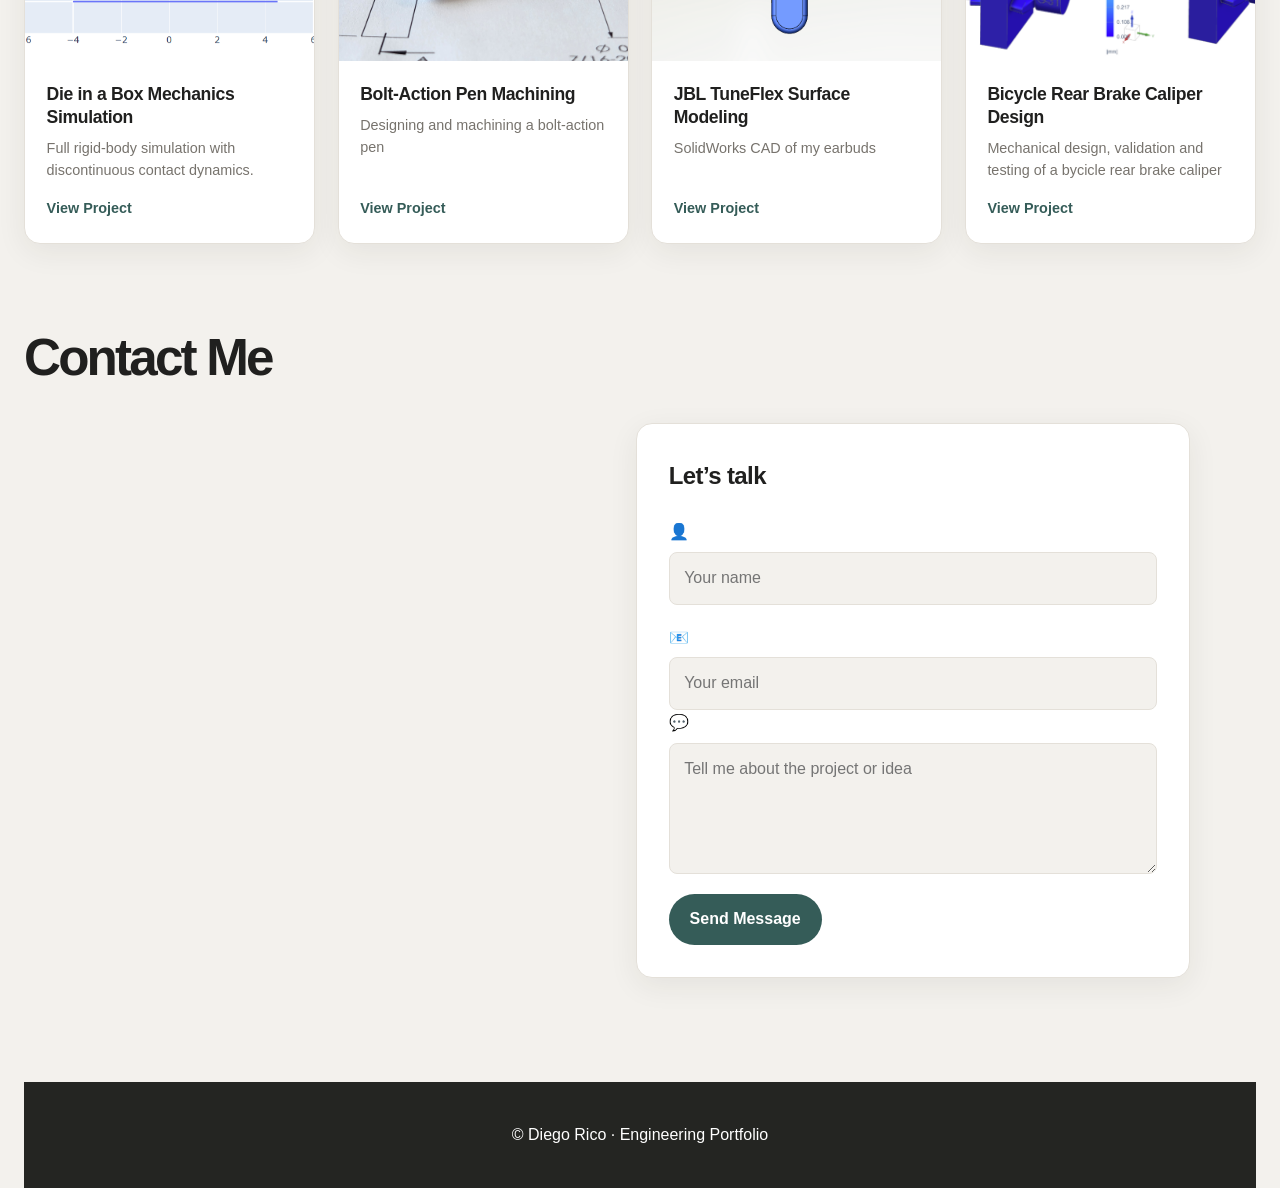
==== commit 0116f1dd: "Add files via upload" ====
--- a/index.html
+++ b/index.html
@@ -15,10 +15,6 @@
   <header class="site-header">
     <nav class="site-nav">
       <div class="site-nav__brand">Diego · Portfolio</div>
-
-      <!-- <button class="theme-toggle" type="button" aria-label="Toggle dark mode">
-        🌗
-      </button> -->
 
       <ul class="site-nav__links">
         <li><a href="#about">About</a></li>
--- a/styles.css
+++ b/styles.css
@@ -197,7 +197,7 @@
   position: relative;
 
   height: min(72vh, 720px);
-  min-height: 500px;
+  min-height: 0px;
 
   overflow: hidden;
 
@@ -931,4 +931,4 @@
     animation: none !important;
     transition: none !important;
   }
-}+}
